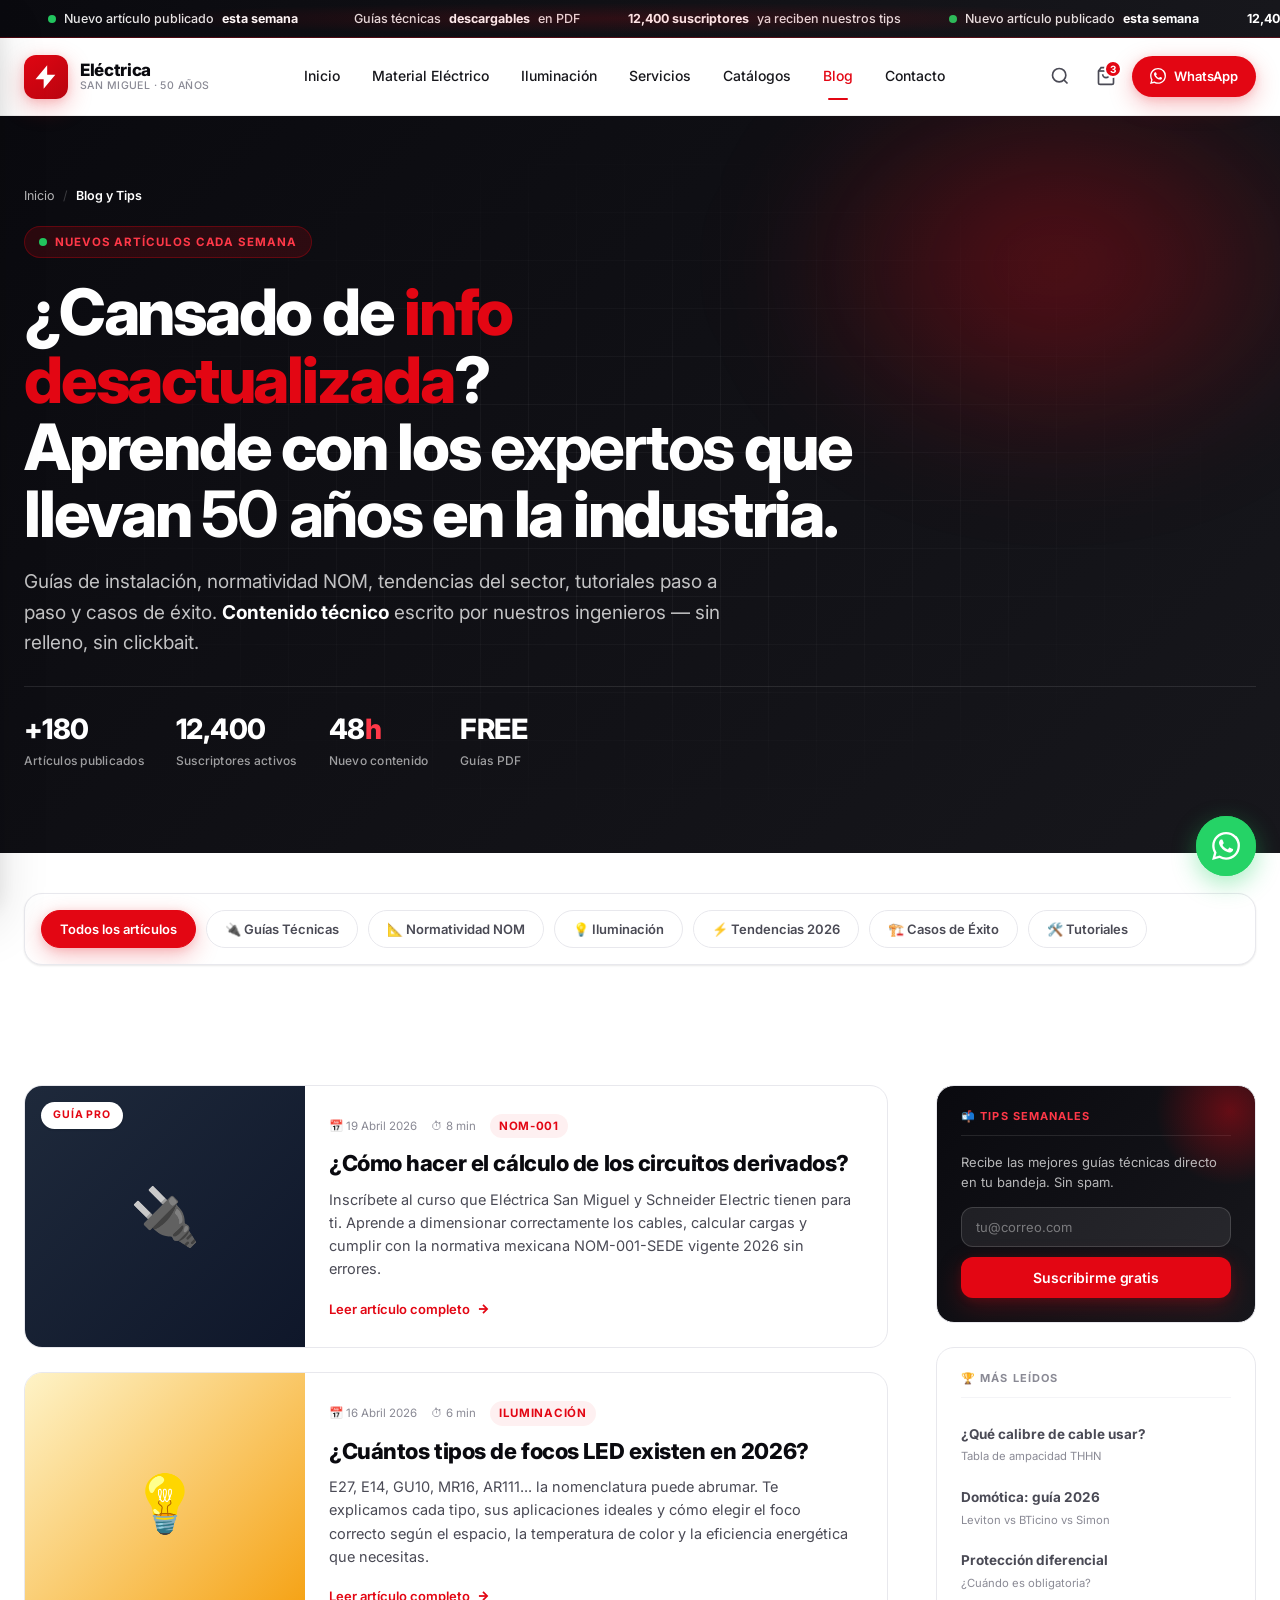
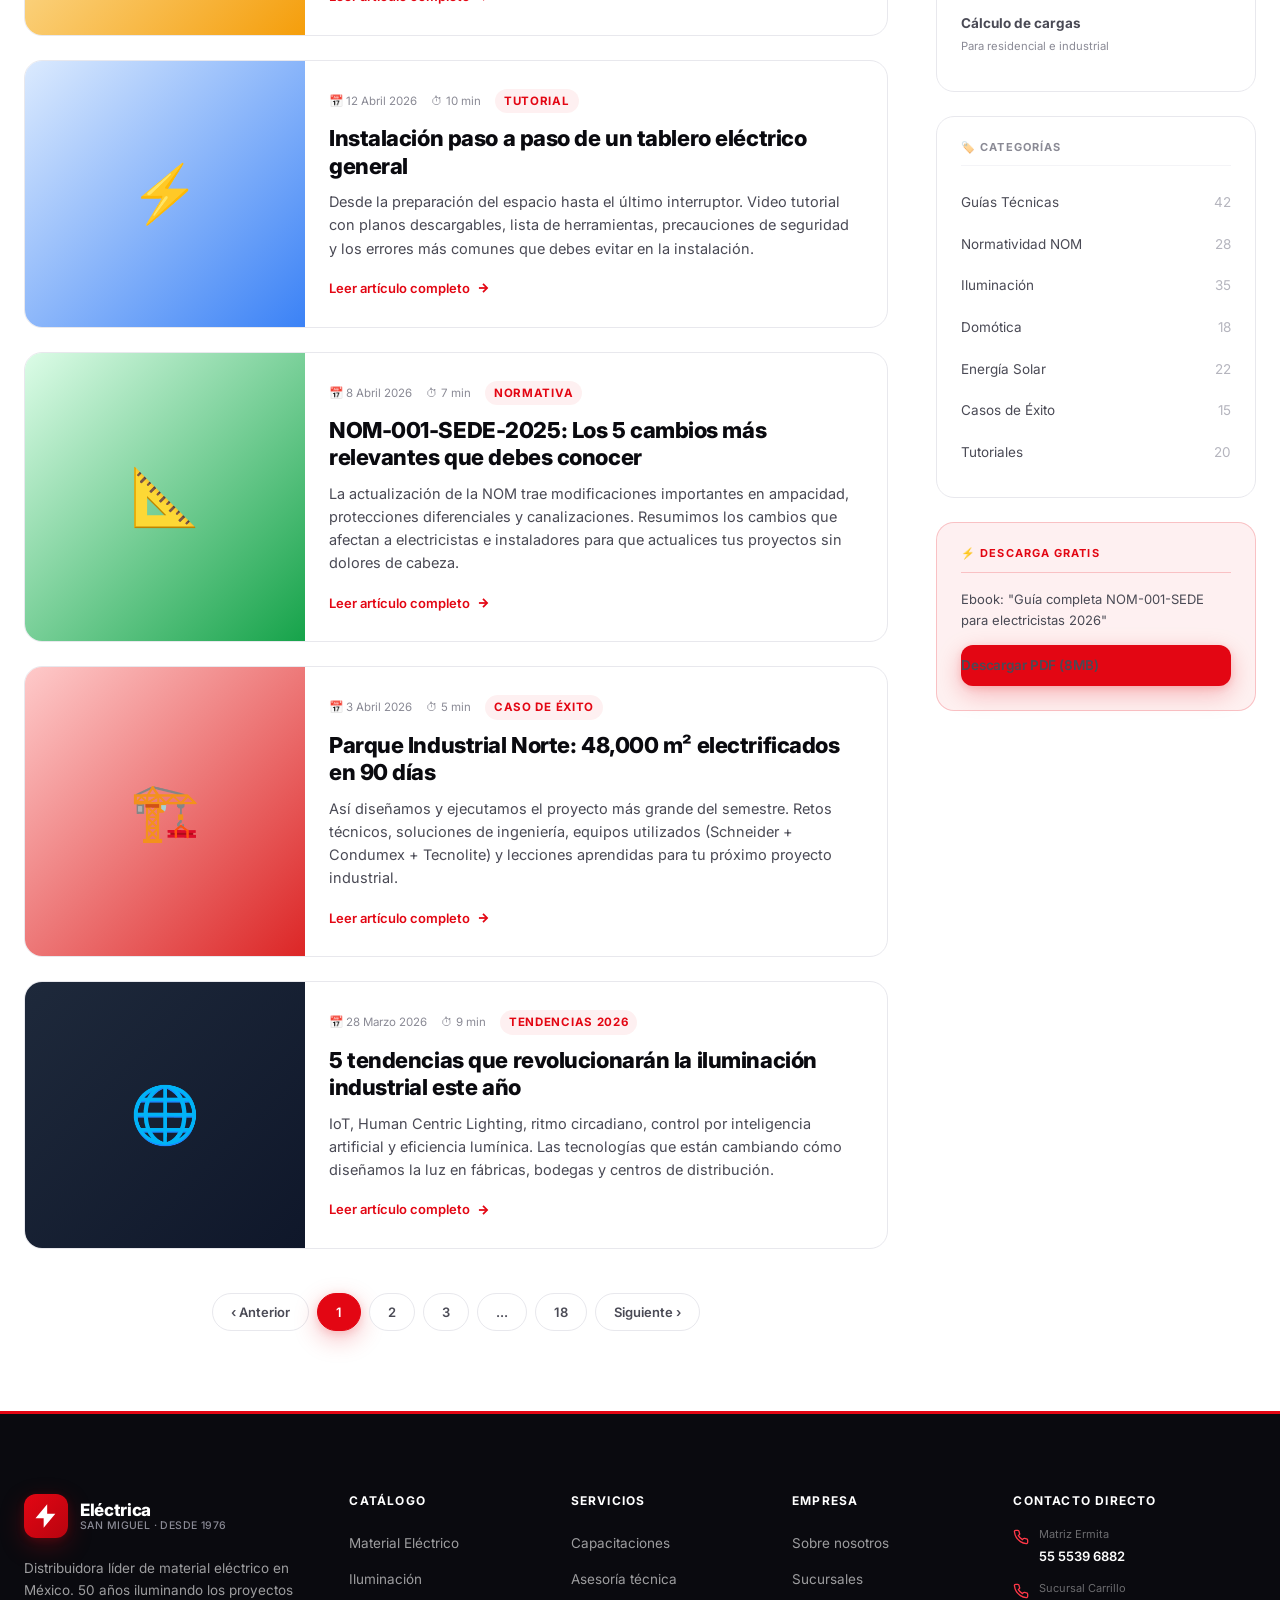
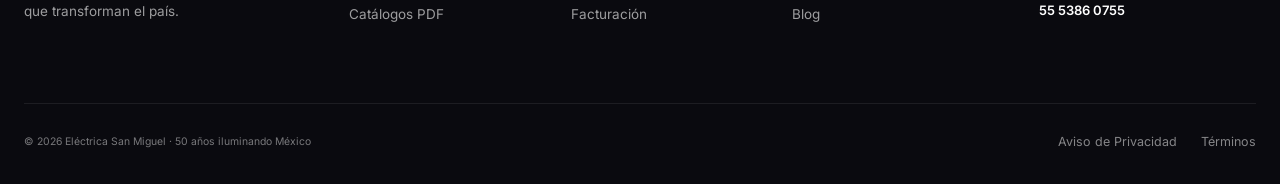
==== blog.html @ 853e1e23 "feat: agregar 5 páginas internas con mismo sistema de diseño - material-electrico.html: catálogo con" ====
<!DOCTYPE html>
<html lang="es">
<head>
    <meta charset="UTF-8">
    <meta name="viewport" content="width=device-width, initial-scale=1.0, maximum-scale=5.0">
    <meta name="description" content="Blog técnico de Eléctrica San Miguel. Guías de instalación, tendencias 2026, normatividad NOM, tutoriales y tips para electricistas profesionales.">
    <meta name="theme-color" content="#E30613">
    <title>Blog y Tips | Eléctrica San Miguel · Guías técnicas para electricistas</title>
    <link rel="preconnect" href="https://fonts.googleapis.com">
    <link href="https://fonts.googleapis.com/css2?family=Inter:wght@300;400;500;600;700;800;900&display=swap" rel="stylesheet">
    <link rel="stylesheet" href="styles.css">
</head>
<body>

    <div class="urgency-bar">
        <div class="urgency-track">
            <div class="urgency-item"><span class="pulse-dot"></span>Nuevo artículo publicado <strong>esta semana</strong></div>
            <div class="urgency-item"><svg width="14" height="14" viewBox="0 0 24 24" fill="none" stroke="currentColor" stroke-width="2.5"><path d="M21 15v4a2 2 0 0 1-2 2H5a2 2 0 0 1-2-2v-4"/><polyline points="7 10 12 15 17 10"/><line x1="12" y1="15" x2="12" y2="3"/></svg>Guías técnicas <strong>descargables</strong> en PDF</div>
            <div class="urgency-item"><strong>12,400 suscriptores</strong> ya reciben nuestros tips</div>
            <div class="urgency-item"><span class="pulse-dot"></span>Nuevo artículo publicado <strong>esta semana</strong></div>
            <div class="urgency-item"><strong>12,400 suscriptores</strong> ya reciben nuestros tips</div>
        </div>
    </div>

    <header class="header" id="header">
        <div class="header-container">
            <button class="hamburger" id="hamburgerBtn"><span></span><span></span><span></span></button>
            <a href="index.html" class="logo">
                <div class="logo-mark"><svg width="28" height="28" viewBox="0 0 24 24" fill="currentColor"><path d="M13 2L3 14h7v8l10-12h-7z"/></svg></div>
                <div class="logo-text"><span class="logo-title">Eléctrica</span><span class="logo-subtitle">San Miguel · 50 años</span></div>
            </a>
            <nav class="nav-desktop">
                <ul class="nav-list">
                    <li class="nav-item"><a href="index.html" class="nav-link">Inicio</a></li>
                    <li class="nav-item"><a href="material-electrico.html" class="nav-link">Material Eléctrico</a></li>
                    <li class="nav-item"><a href="iluminacion.html" class="nav-link">Iluminación</a></li>
                    <li class="nav-item"><a href="servicios.html" class="nav-link">Servicios</a></li>
                    <li class="nav-item"><a href="catalogos.html" class="nav-link">Catálogos</a></li>
                    <li class="nav-item"><a href="blog.html" class="nav-link active">Blog</a></li>
                    <li class="nav-item"><a href="contacto.html" class="nav-link">Contacto</a></li>
                </ul>
            </nav>
            <div class="header-actions">
                <a href="contacto.html" class="header-icon-btn"><svg width="20" height="20" viewBox="0 0 24 24" fill="none" stroke="currentColor" stroke-width="2"><circle cx="11" cy="11" r="8"/><line x1="21" y1="21" x2="16.65" y2="16.65"/></svg></a>
                <a href="#" class="header-icon-btn cart"><svg width="20" height="20" viewBox="0 0 24 24" fill="none" stroke="currentColor" stroke-width="2"><path d="M6 2L3 6v14a2 2 0 0 0 2 2h14a2 2 0 0 0 2-2V6l-3-4z"/><line x1="3" y1="6" x2="21" y2="6"/><path d="M16 10a4 4 0 0 1-8 0"/></svg><span class="cart-badge">3</span></a>
                <a href="https://wa.me/525512345678" class="btn btn-primary btn-header">
                    <svg width="16" height="16" viewBox="0 0 24 24" fill="currentColor"><path d="M17.472 14.382c-.297-.149-1.758-.867-2.03-.967-.273-.099-.471-.148-.67.15-.197.297-.767.966-.94 1.164-.173.199-.347.223-.644.075-.297-.15-1.255-.463-2.39-1.475-.883-.788-1.48-1.761-1.653-2.059-.173-.297-.018-.458.13-.606.134-.133.298-.347.446-.52.149-.174.198-.298.298-.497.099-.198.05-.371-.025-.52-.075-.149-.669-1.612-.916-2.207-.242-.579-.487-.5-.669-.51-.173-.008-.371-.01-.57-.01-.198 0-.52.074-.792.372-.272.297-1.04 1.016-1.04 2.479 0 1.462 1.065 2.875 1.213 3.074.149.198 2.096 3.2 5.077 4.487.709.306 1.262.489 1.694.625.712.227 1.36.195 1.871.118.571-.085 1.758-.719 2.006-1.413.248-.694.248-1.289.173-1.413-.074-.124-.272-.198-.57-.347m-5.421 7.403h-.004a9.87 9.87 0 01-5.031-1.378l-.361-.214-3.741.982.998-3.648-.235-.374a9.86 9.86 0 01-1.51-5.26c.001-5.45 4.436-9.884 9.888-9.884 2.64 0 5.122 1.03 6.988 2.898a9.825 9.825 0 012.893 6.994c-.003 5.45-4.437 9.884-9.885 9.884m8.413-18.297A11.815 11.815 0 0012.05 0C5.495 0 .16 5.335.157 11.892c0 2.096.547 4.142 1.588 5.945L.057 24l6.305-1.654a11.882 11.882 0 005.683 1.448h.005c6.554 0 11.89-5.335 11.893-11.893A11.821 11.821 0 0020.885 3.488"/></svg>
                    <span class="btn-header-text">WhatsApp</span>
                </a>
            </div>
        </div>
    </header>

    <div class="overlay" id="overlay"></div>
    <aside class="mobile-menu" id="mobileMenu">
        <div class="mobile-menu-header">
            <div class="mobile-logo">
                <div class="logo-mark"><svg width="22" height="22" viewBox="0 0 24 24" fill="currentColor"><path d="M13 2L3 14h7v8l10-12h-7z"/></svg></div>
                <div><strong>Eléctrica San Miguel</strong><small>50 años contigo</small></div>
            </div>
            <button class="close-menu" id="closeMenuBtn"><svg width="24" height="24" viewBox="0 0 24 24" fill="none" stroke="currentColor" stroke-width="2"><line x1="18" y1="6" x2="6" y2="18"/><line x1="6" y1="6" x2="18" y2="18"/></svg></button>
        </div>
        <div class="mobile-search">
            <svg width="18" height="18" viewBox="0 0 24 24" fill="none" stroke="currentColor" stroke-width="2"><circle cx="11" cy="11" r="8"/><line x1="21" y1="21" x2="16.65" y2="16.65"/></svg>
            <input type="text" placeholder="Buscar artículos...">
        </div>
        <nav class="mobile-nav">
            <a href="index.html" class="mobile-link">🏠 Inicio</a>
            <a href="material-electrico.html" class="mobile-link">⚡ Material Eléctrico</a>
            <a href="iluminacion.html" class="mobile-link">💡 Iluminación</a>
            <a href="servicios.html" class="mobile-link">🎓 Servicios</a>
            <a href="catalogos.html" class="mobile-link">📚 Catálogos PDF</a>
            <a href="blog.html" class="mobile-link active">📝 Blog y Tips</a>
            <a href="contacto.html" class="mobile-link">📞 Contacto</a>
        </nav>
    </aside>

    <main>
        <!-- PAGE HERO -->
        <section class="page-hero">
            <div class="page-hero-container">
                <div class="breadcrumb">
                    <a href="index.html">Inicio</a>
                    <span class="sep">/</span>
                    <span class="current">Blog y Tips</span>
                </div>
                <div class="page-hero-eyebrow">
                    <span class="pulse-dot"></span>
                    Nuevos artículos cada semana
                </div>
                <h1 class="page-hero-title">
                    ¿Cansado de <span class="text-gradient-red">info desactualizada</span>?<br>
                    Aprende con los <strong>expertos</strong> que llevan <strong>50 años</strong> en la industria.
                </h1>
                <p class="page-hero-description">
                    Guías de instalación, normatividad NOM, tendencias del sector, tutoriales paso a paso y casos de éxito. <strong>Contenido técnico</strong> escrito por nuestros ingenieros — sin relleno, sin clickbait.
                </p>
                <div class="page-hero-stats">
                    <div class="page-stat"><strong>+180</strong><small>Artículos publicados</small></div>
                    <div class="page-stat"><strong>12,400</strong><small>Suscriptores activos</small></div>
                    <div class="page-stat"><strong>48<em>h</em></strong><small>Nuevo contenido</small></div>
                    <div class="page-stat"><strong>FREE</strong><small>Guías PDF</small></div>
                </div>
            </div>
        </section>

        <!-- FILTROS -->
        <section style="padding: 40px 0 0; background: var(--white);">
            <div class="container">
                <div class="filters-bar">
                    <button class="filter-chip active">Todos los artículos</button>
                    <button class="filter-chip">🔌 Guías Técnicas</button>
                    <button class="filter-chip">📐 Normatividad NOM</button>
                    <button class="filter-chip">💡 Iluminación</button>
                    <button class="filter-chip">⚡ Tendencias 2026</button>
                    <button class="filter-chip">🏗️ Casos de Éxito</button>
                    <button class="filter-chip">🛠️ Tutoriales</button>
                </div>
            </div>
        </section>

        <!-- BLOG LAYOUT -->
        <section class="blog-list-section">
            <div class="container">
                <div class="blog-layout">

                    <!-- ARTICLES -->
                    <div class="blog-list">

                        <article class="blog-article-card">
                            <div class="blog-article-img bai-1">🔌<span class="blog-category" style="position: absolute; top: 16px; left: 16px; background: var(--white); color: var(--red); font-size: 10.5px; font-weight: 700; letter-spacing: 0.08em; padding: 5px 12px; border-radius: var(--radius-full);">GUÍA PRO</span></div>
                            <div class="blog-article-body">
                                <div class="blog-meta"><span>📅 19 Abril 2026</span><span>⏱ 8 min</span><span class="blog-category-inline">NOM-001</span></div>
                                <h2>¿Cómo hacer el cálculo de los circuitos derivados?</h2>
                                <p>Inscríbete al curso que Eléctrica San Miguel y Schneider Electric tienen para ti. Aprende a dimensionar correctamente los cables, calcular cargas y cumplir con la normativa mexicana NOM-001-SEDE vigente 2026 sin errores.</p>
                                <a href="#" class="blog-link">Leer artículo completo <svg width="14" height="14" viewBox="0 0 24 24" fill="none" stroke="currentColor" stroke-width="3"><line x1="5" y1="12" x2="19" y2="12"/><polyline points="12 5 19 12 12 19"/></svg></a>
                            </div>
                        </article>

                        <article class="blog-article-card">
                            <div class="blog-article-img bai-2">💡</div>
                            <div class="blog-article-body">
                                <div class="blog-meta"><span>📅 16 Abril 2026</span><span>⏱ 6 min</span><span class="blog-category-inline">ILUMINACIÓN</span></div>
                                <h2>¿Cuántos tipos de focos LED existen en 2026?</h2>
                                <p>E27, E14, GU10, MR16, AR111... la nomenclatura puede abrumar. Te explicamos cada tipo, sus aplicaciones ideales y cómo elegir el foco correcto según el espacio, la temperatura de color y la eficiencia energética que necesitas.</p>
                                <a href="#" class="blog-link">Leer artículo completo <svg width="14" height="14" viewBox="0 0 24 24" fill="none" stroke="currentColor" stroke-width="3"><line x1="5" y1="12" x2="19" y2="12"/><polyline points="12 5 19 12 12 19"/></svg></a>
                            </div>
                        </article>

                        <article class="blog-article-card">
                            <div class="blog-article-img bai-3">⚡</div>
                            <div class="blog-article-body">
                                <div class="blog-meta"><span>📅 12 Abril 2026</span><span>⏱ 10 min</span><span class="blog-category-inline">TUTORIAL</span></div>
                                <h2>Instalación paso a paso de un tablero eléctrico general</h2>
                                <p>Desde la preparación del espacio hasta el último interruptor. Video tutorial con planos descargables, lista de herramientas, precauciones de seguridad y los errores más comunes que debes evitar en la instalación.</p>
                                <a href="#" class="blog-link">Leer artículo completo <svg width="14" height="14" viewBox="0 0 24 24" fill="none" stroke="currentColor" stroke-width="3"><line x1="5" y1="12" x2="19" y2="12"/><polyline points="12 5 19 12 12 19"/></svg></a>
                            </div>
                        </article>

                        <article class="blog-article-card">
                            <div class="blog-article-img bai-4">📐</div>
                            <div class="blog-article-body">
                                <div class="blog-meta"><span>📅 8 Abril 2026</span><span>⏱ 7 min</span><span class="blog-category-inline">NORMATIVA</span></div>
                                <h2>NOM-001-SEDE-2025: Los 5 cambios más relevantes que debes conocer</h2>
                                <p>La actualización de la NOM trae modificaciones importantes en ampacidad, protecciones diferenciales y canalizaciones. Resumimos los cambios que afectan a electricistas e instaladores para que actualices tus proyectos sin dolores de cabeza.</p>
                                <a href="#" class="blog-link">Leer artículo completo <svg width="14" height="14" viewBox="0 0 24 24" fill="none" stroke="currentColor" stroke-width="3"><line x1="5" y1="12" x2="19" y2="12"/><polyline points="12 5 19 12 12 19"/></svg></a>
                            </div>
                        </article>

                        <article class="blog-article-card">
                            <div class="blog-article-img bai-5">🏗️</div>
                            <div class="blog-article-body">
                                <div class="blog-meta"><span>📅 3 Abril 2026</span><span>⏱ 5 min</span><span class="blog-category-inline">CASO DE ÉXITO</span></div>
                                <h2>Parque Industrial Norte: 48,000 m² electrificados en 90 días</h2>
                                <p>Así diseñamos y ejecutamos el proyecto más grande del semestre. Retos técnicos, soluciones de ingeniería, equipos utilizados (Schneider + Condumex + Tecnolite) y lecciones aprendidas para tu próximo proyecto industrial.</p>
                                <a href="#" class="blog-link">Leer artículo completo <svg width="14" height="14" viewBox="0 0 24 24" fill="none" stroke="currentColor" stroke-width="3"><line x1="5" y1="12" x2="19" y2="12"/><polyline points="12 5 19 12 12 19"/></svg></a>
                            </div>
                        </article>

                        <article class="blog-article-card">
                            <div class="blog-article-img bai-1">🌐</div>
                            <div class="blog-article-body">
                                <div class="blog-meta"><span>📅 28 Marzo 2026</span><span>⏱ 9 min</span><span class="blog-category-inline">TENDENCIAS 2026</span></div>
                                <h2>5 tendencias que revolucionarán la iluminación industrial este año</h2>
                                <p>IoT, Human Centric Lighting, ritmo circadiano, control por inteligencia artificial y eficiencia lumínica. Las tecnologías que están cambiando cómo diseñamos la luz en fábricas, bodegas y centros de distribución.</p>
                                <a href="#" class="blog-link">Leer artículo completo <svg width="14" height="14" viewBox="0 0 24 24" fill="none" stroke="currentColor" stroke-width="3"><line x1="5" y1="12" x2="19" y2="12"/><polyline points="12 5 19 12 12 19"/></svg></a>
                            </div>
                        </article>

                        <div style="display: flex; justify-content: center; gap: 8px; margin-top: 20px;">
                            <button class="filter-chip">‹ Anterior</button>
                            <button class="filter-chip active">1</button>
                            <button class="filter-chip">2</button>
                            <button class="filter-chip">3</button>
                            <button class="filter-chip">...</button>
                            <button class="filter-chip">18</button>
                            <button class="filter-chip">Siguiente ›</button>
                        </div>

                    </div>

                    <!-- SIDEBAR -->
                    <aside class="blog-sidebar">
                        <div class="sidebar-card sidebar-newsletter">
                            <h4>📬 Tips semanales</h4>
                            <p>Recibe las mejores guías técnicas directo en tu bandeja. Sin spam.</p>
                            <input type="email" placeholder="tu@correo.com">
                            <button class="btn btn-primary">Suscribirme gratis</button>
                        </div>

                        <div class="sidebar-card">
                            <h4>🏆 Más leídos</h4>
                            <a href="#"><strong>¿Qué calibre de cable usar?</strong><br><small style="color:var(--gray-500)">Tabla de ampacidad THHN</small></a>
                            <a href="#"><strong>Domótica: guía 2026</strong><br><small style="color:var(--gray-500)">Leviton vs BTicino vs Simon</small></a>
                            <a href="#"><strong>Protección diferencial</strong><br><small style="color:var(--gray-500)">¿Cuándo es obligatoria?</small></a>
                            <a href="#"><strong>Cálculo de cargas</strong><br><small style="color:var(--gray-500)">Para residencial e industrial</small></a>
                        </div>

                        <div class="sidebar-card">
                            <h4>🏷️ Categorías</h4>
                            <a href="#">Guías Técnicas <span style="float:right;color:var(--gray-400)">42</span></a>
                            <a href="#">Normatividad NOM <span style="float:right;color:var(--gray-400)">28</span></a>
                            <a href="#">Iluminación <span style="float:right;color:var(--gray-400)">35</span></a>
                            <a href="#">Domótica <span style="float:right;color:var(--gray-400)">18</span></a>
                            <a href="#">Energía Solar <span style="float:right;color:var(--gray-400)">22</span></a>
                            <a href="#">Casos de Éxito <span style="float:right;color:var(--gray-400)">15</span></a>
                            <a href="#">Tutoriales <span style="float:right;color:var(--gray-400)">20</span></a>
                        </div>

                        <div class="sidebar-card" style="background: var(--red-50); border-color: var(--red-200);">
                            <h4 style="color: var(--red); border-color: var(--red-200);">⚡ Descarga GRATIS</h4>
                            <p style="color: var(--gray-700); font-size: 13px; margin-bottom: 14px;">Ebook: "Guía completa NOM-001-SEDE para electricistas 2026"</p>
                            <a href="catalogos.html" class="btn btn-primary" style="width: 100%;">Descargar PDF (8MB)</a>
                        </div>
                    </aside>
                </div>
            </div>
        </section>
    </main>

    <footer class="footer">
        <div class="container">
            <div class="footer-main">
                <div class="footer-brand">
                    <a href="index.html" class="logo">
                        <div class="logo-mark"><svg width="28" height="28" viewBox="0 0 24 24" fill="currentColor"><path d="M13 2L3 14h7v8l10-12h-7z"/></svg></div>
                        <div class="logo-text"><span class="logo-title">Eléctrica</span><span class="logo-subtitle">San Miguel · Desde 1976</span></div>
                    </a>
                    <p>Distribuidora líder de material eléctrico en México. 50 años iluminando los proyectos que transforman el país.</p>
                </div>
                <div class="footer-col"><h5>Catálogo</h5><a href="material-electrico.html">Material Eléctrico</a><a href="iluminacion.html">Iluminación</a><a href="catalogos.html">Catálogos PDF</a></div>
                <div class="footer-col"><h5>Servicios</h5><a href="servicios.html">Capacitaciones</a><a href="servicios.html">Asesoría técnica</a><a href="servicios.html">Facturación</a></div>
                <div class="footer-col"><h5>Empresa</h5><a href="#">Sobre nosotros</a><a href="contacto.html">Sucursales</a><a href="blog.html">Blog</a></div>
                <div class="footer-col footer-contact">
                    <h5>Contacto Directo</h5>
                    <div class="contact-item"><svg width="16" height="16" viewBox="0 0 24 24" fill="none" stroke="currentColor" stroke-width="2"><path d="M22 16.92v3a2 2 0 0 1-2.18 2 19.79 19.79 0 0 1-8.63-3.07 19.5 19.5 0 0 1-6-6 19.79 19.79 0 0 1-3.07-8.67A2 2 0 0 1 4.11 2h3a2 2 0 0 1 2 1.72 12.84 12.84 0 0 0 .7 2.81 2 2 0 0 1-.45 2.11L8.09 9.91a16 16 0 0 0 6 6l1.27-1.27a2 2 0 0 1 2.11-.45 12.84 12.84 0 0 0 2.81.7A2 2 0 0 1 22 16.92z"/></svg><div><small>Matriz Ermita</small><strong>55 5539 6882</strong></div></div>
                    <div class="contact-item"><svg width="16" height="16" viewBox="0 0 24 24" fill="none" stroke="currentColor" stroke-width="2"><path d="M22 16.92v3a2 2 0 0 1-2.18 2 19.79 19.79 0 0 1-8.63-3.07 19.5 19.5 0 0 1-6-6 19.79 19.79 0 0 1-3.07-8.67A2 2 0 0 1 4.11 2h3a2 2 0 0 1 2 1.72 12.84 12.84 0 0 0 .7 2.81 2 2 0 0 1-.45 2.11L8.09 9.91a16 16 0 0 0 6 6l1.27-1.27a2 2 0 0 1 2.11-.45 12.84 12.84 0 0 0 2.81.7A2 2 0 0 1 22 16.92z"/></svg><div><small>Sucursal Carrillo</small><strong>55 5386 0755</strong></div></div>
                </div>
            </div>
            <div class="footer-bottom">
                <small>© 2026 Eléctrica San Miguel · 50 años iluminando México</small>
                <div class="footer-links"><a href="#">Aviso de Privacidad</a><a href="#">Términos</a></div>
            </div>
        </div>
    </footer>

    <a href="https://wa.me/525512345678" class="whatsapp-fab">
        <svg width="28" height="28" viewBox="0 0 24 24" fill="currentColor"><path d="M17.472 14.382c-.297-.149-1.758-.867-2.03-.967-.273-.099-.471-.148-.67.15-.197.297-.767.966-.94 1.164-.173.199-.347.223-.644.075-.297-.15-1.255-.463-2.39-1.475-.883-.788-1.48-1.761-1.653-2.059-.173-.297-.018-.458.13-.606.134-.133.298-.347.446-.52.149-.174.198-.298.298-.497.099-.198.05-.371-.025-.52-.075-.149-.669-1.612-.916-2.207-.242-.579-.487-.5-.669-.51-.173-.008-.371-.01-.57-.01-.198 0-.52.074-.792.372-.272.297-1.04 1.016-1.04 2.479 0 1.462 1.065 2.875 1.213 3.074.149.198 2.096 3.2 5.077 4.487.709.306 1.262.489 1.694.625.712.227 1.36.195 1.871.118.571-.085 1.758-.719 2.006-1.413.248-.694.248-1.289.173-1.413-.074-.124-.272-.198-.57-.347m-5.421 7.403h-.004a9.87 9.87 0 01-5.031-1.378l-.361-.214-3.741.982.998-3.648-.235-.374a9.86 9.86 0 01-1.51-5.26c.001-5.45 4.436-9.884 9.888-9.884 2.64 0 5.122 1.03 6.988 2.898a9.825 9.825 0 012.893 6.994c-.003 5.45-4.437 9.884-9.885 9.884m8.413-18.297A11.815 11.815 0 0012.05 0C5.495 0 .16 5.335.157 11.892c0 2.096.547 4.142 1.588 5.945L.057 24l6.305-1.654a11.882 11.882 0 005.683 1.448h.005c6.554 0 11.89-5.335 11.893-11.893A11.821 11.821 0 0020.885 3.488"/></svg>
        <span class="wa-pulse"></span>
        <span class="wa-tooltip">Consulta por WhatsApp</span>
    </a>

    <script src="script.js"></script>
</body>
</html>
---- styles.css ----
/* =========================================================
   ELÉCTRICA SAN MIGUEL · Sistema de Diseño
   ========================================================= */

:root {
    --red: #E30613;
    --red-dark: #B8040F;
    --red-light: #FF3848;
    --red-50: rgba(227, 6, 19, 0.06);
    --red-100: rgba(227, 6, 19, 0.1);
    --red-200: rgba(227, 6, 19, 0.2);
    --black: #0A0A0F;
    --gray-900: #17171C;
    --gray-800: #2A2A32;
    --gray-700: #4A4A55;
    --gray-500: #8A8A95;
    --gray-400: #B5B5BE;
    --gray-300: #D4D4DB;
    --gray-200: #E8E8ED;
    --gray-100: #F4F4F7;
    --gray-50: #FAFAFC;
    --white: #FFFFFF;
    --shadow-sm: 0 1px 2px rgba(10, 10, 15, 0.06), 0 1px 3px rgba(10, 10, 15, 0.04);
    --shadow-md: 0 4px 12px rgba(10, 10, 15, 0.08), 0 2px 6px rgba(10, 10, 15, 0.04);
    --shadow-lg: 0 12px 32px rgba(10, 10, 15, 0.10), 0 4px 12px rgba(10, 10, 15, 0.06);
    --shadow-xl: 0 24px 48px rgba(10, 10, 15, 0.12), 0 8px 20px rgba(10, 10, 15, 0.08);
    --shadow-red: 0 8px 24px rgba(227, 6, 19, 0.25), 0 2px 8px rgba(227, 6, 19, 0.15);
    --radius-sm: 8px;
    --radius-md: 12px;
    --radius-lg: 18px;
    --radius-xl: 24px;
    --radius-full: 999px;
    --transition: all 0.3s cubic-bezier(0.4, 0, 0.2, 1);
    --transition-fast: all 0.2s cubic-bezier(0.4, 0, 0.2, 1);
    --container-max: 1280px;
    --header-height: 78px;
    --urgency-height: 38px;
}

/* =========================================================
   RESET
   ========================================================= */
*, *::before, *::after { box-sizing: border-box; margin: 0; padding: 0; }
html { scroll-behavior: smooth; -webkit-text-size-adjust: 100%; }
body {
    font-family: 'Inter', -apple-system, BlinkMacSystemFont, 'Segoe UI', sans-serif;
    font-size: 16px;
    line-height: 1.6;
    color: var(--gray-900);
    background: var(--white);
    overflow-x: hidden;
    -webkit-font-smoothing: antialiased;
    -moz-osx-font-smoothing: grayscale;
}
img, svg { max-width: 100%; display: block; }
a { color: inherit; text-decoration: none; }
button { font-family: inherit; cursor: pointer; border: none; background: none; }
input { font-family: inherit; border: none; outline: none; }
ul { list-style: none; }

.container { width: 100%; max-width: var(--container-max); margin: 0 auto; padding: 0 24px; }

/* =========================================================
   TIPOGRAFÍA
   ========================================================= */
h1, h2, h3, h4, h5 {
    font-weight: 700;
    line-height: 1.15;
    letter-spacing: -0.02em;
    color: var(--black);
}
.text-gradient {
    background: linear-gradient(135deg, var(--red) 0%, var(--red-light) 100%);
    -webkit-background-clip: text;
    background-clip: text;
    -webkit-text-fill-color: transparent;
}
.text-gradient-red { color: var(--red); }

/* =========================================================
   BOTONES
   ========================================================= */
.btn {
    display: inline-flex;
    align-items: center;
    justify-content: center;
    gap: 8px;
    padding: 12px 22px;
    font-size: 14px;
    font-weight: 600;
    border-radius: var(--radius-md);
    transition: var(--transition);
    white-space: nowrap;
    letter-spacing: -0.01em;
}
.btn-lg { padding: 16px 28px; font-size: 15px; }
.btn-xl { padding: 18px 32px; font-size: 16px; }
.btn-block { width: 100%; }
.btn-primary {
    background: var(--red);
    color: var(--white);
    box-shadow: var(--shadow-red);
}
.btn-primary:hover {
    background: var(--red-dark);
    transform: translateY(-2px);
    box-shadow: 0 12px 32px rgba(227, 6, 19, 0.35);
}
.btn-primary:active { transform: translateY(0); }
.btn-ghost {
    background: rgba(255, 255, 255, 0.1);
    color: var(--white);
    border: 1.5px solid rgba(255, 255, 255, 0.25);
    backdrop-filter: blur(12px);
    -webkit-backdrop-filter: blur(12px);
}
.btn-ghost:hover { background: rgba(255, 255, 255, 0.2); border-color: rgba(255, 255, 255, 0.4); }
.btn-ghost-light {
    background: rgba(255, 255, 255, 0.12);
    color: var(--white);
    border: 1.5px solid rgba(255, 255, 255, 0.3);
    backdrop-filter: blur(8px);
}
.btn-ghost-light:hover { background: rgba(255, 255, 255, 0.22); }
.btn-outline {
    background: transparent;
    color: var(--gray-900);
    border: 1.5px solid var(--gray-300);
}
.btn-outline:hover { border-color: var(--red); color: var(--red); transform: translateY(-2px); }
.btn-header {
    background: var(--red);
    color: var(--white);
    padding: 10px 18px;
    border-radius: var(--radius-full);
    box-shadow: var(--shadow-red);
    font-size: 13px;
}
.btn-header:hover { background: var(--red-dark); transform: translateY(-1px); }

/* =========================================================
   BARRA DE URGENCIA
   ========================================================= */
.urgency-bar {
    height: var(--urgency-height);
    background: linear-gradient(90deg, var(--black) 0%, var(--gray-900) 100%);
    color: var(--white);
    overflow: hidden;
    position: relative;
    display: flex;
    align-items: center;
    font-size: 12.5px;
    font-weight: 500;
    border-bottom: 1px solid rgba(227, 6, 19, 0.3);
}
.urgency-bar::before {
    content: '';
    position: absolute;
    inset: 0;
    background: radial-gradient(ellipse at center, rgba(227, 6, 19, 0.15) 0%, transparent 60%);
    pointer-events: none;
}
.urgency-track {
    display: flex;
    gap: 48px;
    animation: scrollUrgency 35s linear infinite;
    white-space: nowrap;
    padding-left: 48px;
}
.urgency-item {
    display: flex;
    align-items: center;
    gap: 8px;
    color: rgba(255, 255, 255, 0.9);
}
.urgency-item strong { color: var(--white); font-weight: 700; }
@keyframes scrollUrgency {
    0% { transform: translateX(0); }
    100% { transform: translateX(-50%); }
}
.pulse-dot {
    display: inline-block;
    width: 8px;
    height: 8px;
    border-radius: 50%;
    background: #22C55E;
    box-shadow: 0 0 0 0 rgba(34, 197, 94, 0.7);
    animation: pulseGreen 2s infinite;
}
.pulse-dot.red {
    background: var(--red);
    box-shadow: 0 0 0 0 rgba(227, 6, 19, 0.7);
    animation: pulseRed 2s infinite;
}
@keyframes pulseGreen {
    0% { box-shadow: 0 0 0 0 rgba(34, 197, 94, 0.7); }
    70% { box-shadow: 0 0 0 8px rgba(34, 197, 94, 0); }
    100% { box-shadow: 0 0 0 0 rgba(34, 197, 94, 0); }
}
@keyframes pulseRed {
    0% { box-shadow: 0 0 0 0 rgba(227, 6, 19, 0.6); }
    70% { box-shadow: 0 0 0 10px rgba(227, 6, 19, 0); }
    100% { box-shadow: 0 0 0 0 rgba(227, 6, 19, 0); }
}

/* =========================================================
   HEADER
   ========================================================= */
.header {
    position: sticky;
    top: 0;
    z-index: 100;
    height: var(--header-height);
    background: rgba(255, 255, 255, 0.85);
    backdrop-filter: blur(20px) saturate(180%);
    -webkit-backdrop-filter: blur(20px) saturate(180%);
    border-bottom: 1px solid rgba(10, 10, 15, 0.06);
    transition: var(--transition);
}
.header.scrolled {
    background: rgba(255, 255, 255, 0.95);
    box-shadow: var(--shadow-sm);
}
.header-container {
    height: 100%;
    max-width: var(--container-max);
    margin: 0 auto;
    padding: 0 24px;
    display: flex;
    align-items: center;
    justify-content: space-between;
    gap: 32px;
}

/* Hamburger */
.hamburger {
    display: none;
    flex-direction: column;
    justify-content: center;
    align-items: center;
    width: 44px;
    height: 44px;
    gap: 5px;
    border-radius: var(--radius-sm);
    transition: var(--transition);
}
.hamburger:hover { background: var(--gray-100); }
.hamburger span {
    width: 22px;
    height: 2.5px;
    background: var(--black);
    border-radius: 2px;
    transition: var(--transition);
}

/* Logo */
.logo {
    display: flex;
    align-items: center;
    gap: 12px;
    flex-shrink: 0;
}
.logo-mark {
    width: 44px;
    height: 44px;
    background: linear-gradient(135deg, var(--red) 0%, var(--red-dark) 100%);
    color: var(--white);
    border-radius: var(--radius-md);
    display: flex;
    align-items: center;
    justify-content: center;
    box-shadow: var(--shadow-red);
    transition: var(--transition);
}
.logo:hover .logo-mark { transform: rotate(-6deg) scale(1.05); }
.logo-text { display: flex; flex-direction: column; line-height: 1.1; }
.logo-title { font-size: 17px; font-weight: 800; color: var(--black); letter-spacing: -0.02em; }
.logo-subtitle { font-size: 10.5px; color: var(--gray-500); font-weight: 500; letter-spacing: 0.04em; text-transform: uppercase; }

/* Nav Desktop */
.nav-desktop { flex: 1; display: flex; justify-content: center; }
.nav-list { display: flex; gap: 4px; align-items: center; }
.nav-item { position: relative; }
.nav-link {
    display: flex;
    align-items: center;
    gap: 4px;
    padding: 10px 14px;
    font-size: 14px;
    font-weight: 500;
    color: var(--gray-900);
    border-radius: var(--radius-sm);
    transition: var(--transition-fast);
}
.nav-link:hover { background: var(--gray-100); color: var(--red); }
.nav-link.active { color: var(--red); }
.nav-link.active::after {
    content: '';
    position: absolute;
    bottom: -2px;
    left: 50%;
    transform: translateX(-50%);
    width: 20px;
    height: 2px;
    background: var(--red);
    border-radius: 2px;
}

/* Mega Menu */
.has-mega .mega-menu {
    position: absolute;
    top: 100%;
    left: 50%;
    transform: translateX(-50%) translateY(8px);
    width: min(1100px, 95vw);
    background: var(--white);
    border-radius: var(--radius-lg);
    box-shadow: var(--shadow-xl), 0 0 0 1px rgba(10, 10, 15, 0.05);
    padding: 32px;
    opacity: 0;
    visibility: hidden;
    transition: var(--transition);
    margin-top: 14px;
}
.has-mega:hover .mega-menu { opacity: 1; visibility: visible; transform: translateX(-50%) translateY(0); }
.has-mega::before {
    content: '';
    position: absolute;
    top: 100%;
    left: 0;
    right: 0;
    height: 20px;
}
.mega-grid {
    display: grid;
    grid-template-columns: 1fr 1fr 1fr 1.2fr;
    gap: 32px;
}
.mega-col h4 {
    font-size: 11px;
    font-weight: 700;
    color: var(--gray-500);
    text-transform: uppercase;
    letter-spacing: 0.08em;
    margin-bottom: 14px;
    padding-bottom: 10px;
    border-bottom: 1px solid var(--gray-100);
}
.mega-col a {
    display: flex;
    align-items: center;
    gap: 10px;
    padding: 9px 10px;
    font-size: 13.5px;
    color: var(--gray-700);
    border-radius: var(--radius-sm);
    transition: var(--transition-fast);
}
.mega-col a:hover { background: var(--red-50); color: var(--red); transform: translateX(4px); }
.mega-icon { font-size: 16px; }
.mega-feature {
    background: linear-gradient(135deg, var(--black) 0%, var(--gray-900) 100%);
    color: var(--white);
    border-radius: var(--radius-md);
    padding: 24px;
    position: relative;
    overflow: hidden;
}
.mega-feature::before {
    content: '';
    position: absolute;
    top: -40px;
    right: -40px;
    width: 120px;
    height: 120px;
    background: radial-gradient(circle, rgba(227, 6, 19, 0.4) 0%, transparent 70%);
    border-radius: 50%;
}
.mega-badge {
    display: inline-block;
    padding: 4px 10px;
    background: var(--red);
    color: var(--white);
    font-size: 10px;
    font-weight: 700;
    letter-spacing: 0.08em;
    border-radius: var(--radius-full);
    margin-bottom: 10px;
}
.mega-feature h4 { color: var(--white); font-size: 16px; margin-bottom: 4px; }
.mega-feature p { font-size: 12px; color: rgba(255, 255, 255, 0.6); margin-bottom: 12px; }
.mega-price { font-size: 20px; font-weight: 800; color: var(--white); margin-bottom: 14px; position: relative; z-index: 1; }
.mega-price del { font-size: 13px; color: rgba(255, 255, 255, 0.4); font-weight: 500; margin-right: 8px; }
.btn-mega {
    background: var(--white);
    color: var(--black);
    padding: 8px 14px;
    border-radius: var(--radius-full);
    font-size: 12px;
    font-weight: 600;
    transition: var(--transition-fast);
    position: relative;
    z-index: 1;
}
.btn-mega:hover { background: var(--red); color: var(--white); }

/* Header Actions */
.header-actions { display: flex; align-items: center; gap: 6px; }
.header-icon-btn {
    width: 40px;
    height: 40px;
    border-radius: var(--radius-sm);
    display: flex;
    align-items: center;
    justify-content: center;
    color: var(--gray-700);
    transition: var(--transition-fast);
    position: relative;
}
.header-icon-btn:hover { background: var(--gray-100); color: var(--red); }
.cart-badge {
    position: absolute;
    top: 4px;
    right: 4px;
    width: 18px;
    height: 18px;
    background: var(--red);
    color: var(--white);
    font-size: 10px;
    font-weight: 700;
    border-radius: 50%;
    display: flex;
    align-items: center;
    justify-content: center;
    border: 2px solid var(--white);
}

/* =========================================================
   MOBILE MENU OFF-CANVAS
   ========================================================= */
.overlay {
    position: fixed;
    inset: 0;
    background: rgba(10, 10, 15, 0.5);
    backdrop-filter: blur(4px);
    z-index: 200;
    opacity: 0;
    visibility: hidden;
    transition: var(--transition);
}
.overlay.active { opacity: 1; visibility: visible; }
.mobile-menu {
    position: fixed;
    top: 0;
    left: 0;
    bottom: 0;
    width: 88%;
    max-width: 380px;
    background: var(--white);
    z-index: 201;
    transform: translateX(-100%);
    transition: transform 0.35s cubic-bezier(0.4, 0, 0.2, 1);
    display: flex;
    flex-direction: column;
    box-shadow: var(--shadow-xl);
}
.mobile-menu.active { transform: translateX(0); }
.mobile-menu-header {
    padding: 20px;
    display: flex;
    align-items: center;
    justify-content: space-between;
    border-bottom: 1px solid var(--gray-100);
}
.mobile-logo { display: flex; align-items: center; gap: 12px; }
.mobile-logo strong { display: block; font-size: 15px; font-weight: 800; color: var(--black); }
.mobile-logo small { display: block; font-size: 11px; color: var(--gray-500); }
.close-menu {
    width: 40px;
    height: 40px;
    border-radius: var(--radius-sm);
    display: flex;
    align-items: center;
    justify-content: center;
    color: var(--gray-700);
    transition: var(--transition-fast);
}
.close-menu:hover { background: var(--gray-100); color: var(--red); }
.mobile-search {
    margin: 20px;
    padding: 12px 16px;
    background: var(--gray-100);
    border-radius: var(--radius-md);
    display: flex;
    align-items: center;
    gap: 10px;
    color: var(--gray-500);
}
.mobile-search input {
    flex: 1;
    background: transparent;
    font-size: 14px;
    color: var(--gray-900);
}
.mobile-nav {
    flex: 1;
    padding: 0 12px;
    overflow-y: auto;
}
.mobile-link {
    width: 100%;
    display: flex;
    align-items: center;
    gap: 14px;
    padding: 14px 16px;
    font-size: 15px;
    font-weight: 500;
    color: var(--gray-900);
    border-radius: var(--radius-md);
    transition: var(--transition-fast);
    text-align: left;
}
.mobile-link:hover, .mobile-link.active { background: var(--red-50); color: var(--red); }
.mobile-link .chev { margin-left: auto; transition: var(--transition); }
.mobile-link.open .chev { transform: rotate(180deg); }
.accordion-content {
    max-height: 0;
    overflow: hidden;
    transition: max-height 0.3s ease;
    padding-left: 50px;
}
.accordion-content.open { max-height: 400px; }
.accordion-content a {
    display: block;
    padding: 10px 16px;
    font-size: 13.5px;
    color: var(--gray-700);
    border-radius: var(--radius-sm);
    transition: var(--transition-fast);
}
.accordion-content a:hover { background: var(--gray-100); color: var(--red); }
.mobile-cta-box {
    margin: 20px;
    padding: 20px;
    background: linear-gradient(135deg, var(--black) 0%, var(--gray-900) 100%);
    border-radius: var(--radius-lg);
    color: var(--white);
    position: relative;
    overflow: hidden;
}
.mobile-cta-box::before {
    content: '';
    position: absolute;
    top: -30px;
    right: -30px;
    width: 120px;
    height: 120px;
    background: radial-gradient(circle, rgba(227, 6, 19, 0.5) 0%, transparent 70%);
}
.mobile-cta-box h4 { font-size: 15px; margin-bottom: 4px; color: var(--white); position: relative; }
.mobile-cta-box p { font-size: 12.5px; color: rgba(255, 255, 255, 0.7); margin-bottom: 14px; position: relative; }
.mobile-cta-box .btn { position: relative; }

/* =========================================================
   HERO SECTION
   ========================================================= */
.hero {
    position: relative;
    padding: 60px 0 100px;
    overflow: hidden;
    background: var(--white);
}
.hero-bg { position: absolute; inset: 0; z-index: 0; pointer-events: none; }
.hero-bg-grid {
    position: absolute;
    inset: 0;
    background-image:
        linear-gradient(rgba(10, 10, 15, 0.04) 1px, transparent 1px),
        linear-gradient(90deg, rgba(10, 10, 15, 0.04) 1px, transparent 1px);
    background-size: 48px 48px;
    mask-image: radial-gradient(ellipse at center, black 30%, transparent 75%);
    -webkit-mask-image: radial-gradient(ellipse at center, black 30%, transparent 75%);
}
.hero-bg-glow {
    position: absolute;
    top: 20%;
    right: -10%;
    width: 600px;
    height: 600px;
    background: radial-gradient(circle, rgba(227, 6, 19, 0.12) 0%, transparent 70%);
    border-radius: 50%;
    filter: blur(40px);
    animation: glowFloat 8s ease-in-out infinite;
}
@keyframes glowFloat {
    0%, 100% { transform: translate(0, 0) scale(1); }
    50% { transform: translate(-30px, 30px) scale(1.1); }
}

.hero-container {
    position: relative;
    z-index: 1;
    display: grid;
    grid-template-columns: 1.1fr 0.9fr;
    gap: 60px;
    align-items: center;
}

.hero-badge {
    display: inline-flex;
    align-items: center;
    gap: 8px;
    padding: 8px 14px;
    background: var(--white);
    border: 1px solid var(--red-200);
    color: var(--red);
    font-size: 12.5px;
    font-weight: 600;
    border-radius: var(--radius-full);
    box-shadow: var(--shadow-sm);
    margin-bottom: 24px;
}

.hero-eyebrow {
    display: block;
    font-size: 14px;
    font-weight: 600;
    color: var(--red);
    letter-spacing: -0.01em;
    margin-bottom: 12px;
}
.hero-title {
    font-size: clamp(34px, 5.2vw, 60px);
    font-weight: 800;
    letter-spacing: -0.035em;
    line-height: 1.05;
    margin-bottom: 22px;
}
.hero-description {
    font-size: 17px;
    color: var(--gray-700);
    line-height: 1.6;
    margin-bottom: 32px;
    max-width: 560px;
}
.hero-description strong { color: var(--black); font-weight: 700; }

/* Search */
.hero-search {
    position: relative;
    margin-bottom: 32px;
}
.search-wrapper {
    display: flex;
    align-items: center;
    background: var(--white);
    border: 1.5px solid var(--gray-200);
    border-radius: var(--radius-full);
    padding: 6px 6px 6px 20px;
    box-shadow: var(--shadow-md);
    transition: var(--transition);
}
.search-wrapper:focus-within {
    border-color: var(--red);
    box-shadow: 0 0 0 4px var(--red-100), var(--shadow-md);
}
.search-icon { color: var(--gray-500); flex-shrink: 0; }
.search-input {
    flex: 1;
    padding: 14px 12px;
    font-size: 15px;
    color: var(--black);
    background: transparent;
}
.search-input::placeholder { color: var(--gray-500); }
.search-btn { padding: 12px 22px; border-radius: var(--radius-full); }

.search-suggestions {
    position: absolute;
    top: calc(100% + 8px);
    left: 0;
    right: 0;
    background: var(--white);
    border-radius: var(--radius-md);
    box-shadow: var(--shadow-xl), 0 0 0 1px rgba(10, 10, 15, 0.05);
    padding: 8px;
    opacity: 0;
    visibility: hidden;
    transform: translateY(-8px);
    transition: var(--transition);
    z-index: 10;
    max-height: 400px;
    overflow-y: auto;
}
.search-suggestions.active { opacity: 1; visibility: visible; transform: translateY(0); }
.suggestion-item {
    display: flex;
    align-items: center;
    gap: 12px;
    padding: 12px 14px;
    border-radius: var(--radius-sm);
    cursor: pointer;
    transition: var(--transition-fast);
}
.suggestion-item:hover { background: var(--gray-100); }
.suggestion-icon { color: var(--gray-500); flex-shrink: 0; }
.suggestion-text { flex: 1; font-size: 14px; color: var(--gray-900); }
.suggestion-text b { color: var(--red); font-weight: 700; }
.suggestion-category { font-size: 11px; color: var(--gray-500); }

.search-tags {
    display: flex;
    align-items: center;
    flex-wrap: wrap;
    gap: 8px;
    margin-top: 16px;
}
.tag-label { font-size: 12.5px; color: var(--gray-500); font-weight: 500; }
.tag {
    padding: 6px 12px;
    background: var(--white);
    border: 1px solid var(--gray-200);
    border-radius: var(--radius-full);
    font-size: 12.5px;
    color: var(--gray-700);
    font-weight: 500;
    transition: var(--transition-fast);
}
.tag:hover { border-color: var(--red); color: var(--red); background: var(--red-50); }

.hero-ctas {
    display: flex;
    flex-wrap: wrap;
    gap: 12px;
    margin-bottom: 40px;
}
.btn-ghost.btn-lg {
    background: var(--gray-100);
    color: var(--gray-900);
    border: 1.5px solid transparent;
    backdrop-filter: none;
    -webkit-backdrop-filter: none;
}
.btn-ghost.btn-lg:hover { background: var(--gray-200); transform: translateY(-2px); }

.hero-trust {
    display: flex;
    align-items: center;
    gap: 24px;
    padding-top: 24px;
    border-top: 1px solid var(--gray-200);
}
.trust-item { display: flex; flex-direction: column; }
.trust-num {
    font-size: 32px;
    font-weight: 800;
    color: var(--black);
    line-height: 1;
    letter-spacing: -0.03em;
    margin-bottom: 4px;
}
.trust-num::after { content: '+'; color: var(--red); }
.trust-label { font-size: 12px; color: var(--gray-500); font-weight: 500; }
.trust-divider { width: 1px; height: 36px; background: var(--gray-200); }

/* Hero Visual */
.hero-visual { position: relative; height: 560px; }
.hero-image {
    position: absolute;
    inset: 0;
    border-radius: var(--radius-xl);
    overflow: hidden;
    box-shadow: var(--shadow-xl);
    background: linear-gradient(135deg, #1a1d29 0%, #0a0a0f 100%);
}
.hero-image-inner {
    position: absolute;
    inset: 0;
    background:
        radial-gradient(circle at 25% 20%, rgba(227, 6, 19, 0.5) 0%, transparent 50%),
        radial-gradient(circle at 75% 70%, rgba(255, 165, 0, 0.4) 0%, transparent 50%),
        linear-gradient(135deg, #1a1d29 0%, #0a0a0f 100%);
}
.hero-image-inner::before {
    content: '';
    position: absolute;
    inset: 0;
    background-image:
        repeating-linear-gradient(0deg, rgba(255, 255, 255, 0.02) 0px, rgba(255, 255, 255, 0.02) 1px, transparent 1px, transparent 30px),
        repeating-linear-gradient(90deg, rgba(255, 255, 255, 0.02) 0px, rgba(255, 255, 255, 0.02) 1px, transparent 1px, transparent 30px);
}
.hero-image-inner::after {
    content: '⚡';
    position: absolute;
    top: 50%;
    left: 50%;
    transform: translate(-50%, -50%);
    font-size: 180px;
    opacity: 0.15;
    filter: drop-shadow(0 0 40px var(--red));
}
.hero-image-badge {
    position: absolute;
    bottom: 24px;
    left: 24px;
    padding: 10px 16px;
    background: rgba(255, 255, 255, 0.12);
    backdrop-filter: blur(12px);
    -webkit-backdrop-filter: blur(12px);
    border: 1px solid rgba(255, 255, 255, 0.2);
    border-radius: var(--radius-full);
    color: var(--white);
    font-size: 12.5px;
    font-weight: 600;
    display: flex;
    align-items: center;
    gap: 8px;
    z-index: 2;
}

.hero-card {
    position: absolute;
    background: rgba(255, 255, 255, 0.85);
    backdrop-filter: blur(20px) saturate(180%);
    -webkit-backdrop-filter: blur(20px) saturate(180%);
    border: 1px solid rgba(255, 255, 255, 0.5);
    border-radius: var(--radius-lg);
    padding: 18px;
    box-shadow: var(--shadow-xl);
    z-index: 3;
    animation: floatCard 6s ease-in-out infinite;
}
@keyframes floatCard {
    0%, 100% { transform: translateY(0); }
    50% { transform: translateY(-10px); }
}
.hero-card-1 {
    top: 24px;
    right: -20px;
    width: 280px;
    animation-delay: 0s;
}
.hero-card-2 {
    bottom: 32px;
    left: -30px;
    width: 280px;
    animation-delay: 2s;
}
.card-header {
    display: flex;
    align-items: center;
    gap: 8px;
    font-size: 10.5px;
    font-weight: 700;
    color: var(--gray-700);
    letter-spacing: 0.08em;
    margin-bottom: 14px;
}
.live-dot {
    width: 8px;
    height: 8px;
    background: #22C55E;
    border-radius: 50%;
    animation: pulseGreen 2s infinite;
}
.activity-feed { display: flex; flex-direction: column; gap: 12px; }
.activity-item {
    display: flex;
    gap: 10px;
    align-items: center;
    font-size: 12.5px;
}
.activity-item > div:last-child { flex: 1; }
.activity-item strong { color: var(--black); font-weight: 700; }
.activity-item em { color: var(--red); font-style: normal; font-weight: 600; }
.activity-item small { display: block; color: var(--gray-500); font-size: 10.5px; margin-top: 2px; }
.activity-avatar {
    width: 32px;
    height: 32px;
    border-radius: 50%;
    background: linear-gradient(135deg, var(--red) 0%, var(--red-dark) 100%);
    color: var(--white);
    font-size: 11px;
    font-weight: 700;
    display: flex;
    align-items: center;
    justify-content: center;
    flex-shrink: 0;
}

.stock-alert {
    display: flex;
    gap: 12px;
    align-items: flex-start;
    margin-bottom: 12px;
}
.stock-alert > svg { color: var(--red); flex-shrink: 0; margin-top: 2px; }
.stock-alert strong { display: block; font-size: 13px; color: var(--black); font-weight: 700; margin-bottom: 2px; }
.stock-alert small { display: block; font-size: 11.5px; color: var(--gray-700); }
.stock-alert small b { color: var(--red); font-weight: 700; }
.progress-bar {
    height: 6px;
    background: var(--gray-200);
    border-radius: var(--radius-full);
    overflow: hidden;
}
.progress-fill {
    height: 100%;
    background: linear-gradient(90deg, var(--red) 0%, var(--red-light) 100%);
    border-radius: var(--radius-full);
    position: relative;
    overflow: hidden;
}
.progress-fill::after {
    content: '';
    position: absolute;
    inset: 0;
    background: linear-gradient(90deg, transparent, rgba(255, 255, 255, 0.4), transparent);
    animation: shimmer 2s infinite;
}
@keyframes shimmer {
    0% { transform: translateX(-100%); }
    100% { transform: translateX(100%); }
}

.scroll-indicator {
    position: absolute;
    bottom: 30px;
    left: 50%;
    transform: translateX(-50%);
    display: flex;
    flex-direction: column;
    align-items: center;
    gap: 10px;
    font-size: 11px;
    font-weight: 600;
    color: var(--gray-500);
    letter-spacing: 0.1em;
    text-transform: uppercase;
    z-index: 5;
}
.scroll-line {
    width: 1.5px;
    height: 36px;
    background: linear-gradient(to bottom, var(--red), transparent);
    position: relative;
    overflow: hidden;
}
.scroll-line::after {
    content: '';
    position: absolute;
    top: 0;
    width: 100%;
    height: 50%;
    background: linear-gradient(to bottom, var(--red), transparent);
    animation: scrollDown 2s infinite;
}
@keyframes scrollDown {
    0% { top: -50%; }
    100% { top: 100%; }
}

/* =========================================================
   BRANDS SECTION
   ========================================================= */
.brands-section {
    padding: 48px 0;
    background: var(--gray-50);
    border-top: 1px solid var(--gray-100);
    border-bottom: 1px solid var(--gray-100);
    overflow: hidden;
}
.brands-header {
    text-align: center;
    margin-bottom: 28px;
}
.section-eyebrow {
    display: inline-block;
    font-size: 11px;
    font-weight: 700;
    color: var(--red);
    letter-spacing: 0.12em;
    text-transform: uppercase;
    margin-bottom: 8px;
}
.section-eyebrow.light { color: rgba(255, 255, 255, 0.6); }
.brands-header p { font-size: 14px; color: var(--gray-700); }
.brands-marquee {
    overflow: hidden;
    position: relative;
    mask-image: linear-gradient(to right, transparent, black 10%, black 90%, transparent);
    -webkit-mask-image: linear-gradient(to right, transparent, black 10%, black 90%, transparent);
}
.brands-track {
    display: flex;
    gap: 64px;
    animation: scrollBrands 30s linear infinite;
    width: max-content;
}
.brand {
    font-size: 22px;
    font-weight: 800;
    color: var(--gray-400);
    letter-spacing: -0.02em;
    flex-shrink: 0;
    transition: var(--transition);
    filter: grayscale(1);
    opacity: 0.6;
}
.brand:hover { color: var(--black); filter: grayscale(0); opacity: 1; transform: scale(1.05); }
@keyframes scrollBrands {
    0% { transform: translateX(0); }
    100% { transform: translateX(-50%); }
}

/* =========================================================
   SECTION HEADERS
   ========================================================= */
.section-header {
    text-align: center;
    max-width: 720px;
    margin: 0 auto 56px;
}
.section-header.align-left {
    text-align: left;
    display: flex;
    justify-content: space-between;
    align-items: flex-end;
    max-width: 100%;
    gap: 24px;
}
.section-title {
    font-size: clamp(30px, 4vw, 44px);
    font-weight: 800;
    letter-spacing: -0.03em;
    margin-bottom: 14px;
}
.section-description {
    font-size: 16px;
    color: var(--gray-700);
    line-height: 1.6;
}
.section-footer-cta { text-align: center; margin-top: 40px; }

/* =========================================================
   CATEGORIES GRID
   ========================================================= */
.categories-section { padding: 100px 0; background: var(--white); }
.categories-grid {
    display: grid;
    grid-template-columns: repeat(3, 1fr);
    gap: 20px;
}
.category-card {
    position: relative;
    padding: 32px;
    background: var(--white);
    border: 1px solid var(--gray-200);
    border-radius: var(--radius-lg);
    transition: var(--transition);
    overflow: hidden;
    display: flex;
    flex-direction: column;
    gap: 20px;
    min-height: 240px;
}
.category-card::before {
    content: '';
    position: absolute;
    top: 0;
    left: 0;
    width: 100%;
    height: 3px;
    background: linear-gradient(90deg, var(--red) 0%, var(--red-light) 100%);
    transform: scaleX(0);
    transform-origin: left;
    transition: transform 0.4s ease;
}
.category-card:hover {
    border-color: var(--red-200);
    box-shadow: var(--shadow-lg);
    transform: translateY(-6px);
}
.category-card:hover::before { transform: scaleX(1); }
.category-card.featured {
    background: linear-gradient(135deg, var(--black) 0%, var(--gray-900) 100%);
    color: var(--white);
    border-color: transparent;
}
.category-card.featured::after {
    content: '';
    position: absolute;
    top: -80px;
    right: -80px;
    width: 240px;
    height: 240px;
    background: radial-gradient(circle, rgba(227, 6, 19, 0.3) 0%, transparent 70%);
    border-radius: 50%;
}
.category-icon {
    width: 64px;
    height: 64px;
    background: var(--red-50);
    color: var(--red);
    border-radius: var(--radius-md);
    display: flex;
    align-items: center;
    justify-content: center;
    transition: var(--transition);
}
.category-card.featured .category-icon {
    background: rgba(227, 6, 19, 0.15);
    color: var(--red-light);
}
.category-card:hover .category-icon { transform: scale(1.1) rotate(-5deg); }
.category-content { flex: 1; position: relative; z-index: 1; }
.category-content small {
    font-size: 11px;
    font-weight: 700;
    color: var(--gray-400);
    letter-spacing: 0.1em;
    display: block;
    margin-bottom: 6px;
}
.category-card.featured .category-content small { color: rgba(255, 255, 255, 0.4); }
.category-content h3 {
    font-size: 20px;
    font-weight: 700;
    margin-bottom: 8px;
    color: inherit;
}
.category-card.featured .category-content h3 { color: var(--white); }
.category-content p {
    font-size: 13.5px;
    color: var(--gray-700);
    line-height: 1.5;
    margin-bottom: 14px;
}
.category-card.featured .category-content p { color: rgba(255, 255, 255, 0.6); }
.category-count {
    display: inline-block;
    font-size: 11.5px;
    font-weight: 600;
    color: var(--red);
    padding: 4px 10px;
    background: var(--red-50);
    border-radius: var(--radius-full);
}
.category-card.featured .category-count {
    background: rgba(227, 6, 19, 0.15);
    color: var(--red-light);
}
.category-arrow {
    width: 40px;
    height: 40px;
    background: var(--gray-100);
    border-radius: 50%;
    display: flex;
    align-items: center;
    justify-content: center;
    color: var(--gray-700);
    transition: var(--transition);
    position: relative;
    z-index: 1;
    align-self: flex-start;
}
.category-card.featured .category-arrow { background: rgba(255, 255, 255, 0.1); color: var(--white); }
.category-card:hover .category-arrow {
    background: var(--red);
    color: var(--white);
    transform: rotate(-45deg);
}

/* =========================================================
   OFFERS SECTION
   ========================================================= */
.offers-section {
    padding: 100px 0;
    background: var(--gray-50);
    position: relative;
    overflow: hidden;
}
.offers-section::before {
    content: '';
    position: absolute;
    top: -100px;
    left: -100px;
    width: 400px;
    height: 400px;
    background: radial-gradient(circle, rgba(227, 6, 19, 0.06) 0%, transparent 70%);
    border-radius: 50%;
}
.offers-header {
    display: flex;
    justify-content: space-between;
    align-items: flex-end;
    gap: 32px;
    margin-bottom: 48px;
    flex-wrap: wrap;
}
.offers-badge {
    display: inline-flex;
    align-items: center;
    gap: 8px;
    padding: 6px 14px;
    background: var(--black);
    color: var(--white);
    font-size: 11.5px;
    font-weight: 700;
    letter-spacing: 0.08em;
    border-radius: var(--radius-full);
    margin-bottom: 12px;
}
.flame { font-size: 14px; }
.offers-timer {
    display: flex;
    align-items: center;
    gap: 14px;
    background: var(--white);
    padding: 14px 20px;
    border-radius: var(--radius-lg);
    box-shadow: var(--shadow-md);
    border: 1px solid var(--gray-200);
}
.timer-label { font-size: 11.5px; font-weight: 700; color: var(--gray-700); letter-spacing: 0.06em; }
.timer-boxes { display: flex; align-items: center; gap: 6px; }
.timer-box {
    display: flex;
    flex-direction: column;
    align-items: center;
    padding: 8px 10px;
    background: var(--black);
    color: var(--white);
    border-radius: var(--radius-sm);
    min-width: 44px;
}
.timer-box span {
    font-size: 18px;
    font-weight: 800;
    line-height: 1;
    font-variant-numeric: tabular-nums;
}
.timer-box small { font-size: 9px; font-weight: 700; color: rgba(255, 255, 255, 0.6); letter-spacing: 0.1em; margin-top: 2px; }
.timer-colon { font-size: 20px; font-weight: 800; color: var(--gray-400); }

.offers-grid {
    display: grid;
    grid-template-columns: repeat(4, 1fr);
    gap: 20px;
}
.offer-card {
    position: relative;
    background: var(--white);
    border: 1px solid var(--gray-200);
    border-radius: var(--radius-lg);
    overflow: hidden;
    transition: var(--transition);
}
.offer-card:hover {
    transform: translateY(-6px);
    box-shadow: var(--shadow-lg);
    border-color: var(--red-200);
}
.offer-tag {
    position: absolute;
    top: 12px;
    left: 12px;
    padding: 6px 12px;
    background: var(--red);
    color: var(--white);
    font-size: 12px;
    font-weight: 800;
    border-radius: var(--radius-sm);
    box-shadow: var(--shadow-red);
    z-index: 2;
}
.offer-image {
    height: 180px;
    position: relative;
    overflow: hidden;
    background: linear-gradient(135deg, var(--gray-100) 0%, var(--gray-200) 100%);
}
.offer-image::before {
    content: '';
    position: absolute;
    inset: 0;
    background-image:
        repeating-linear-gradient(45deg, rgba(10, 10, 15, 0.03) 0px, rgba(10, 10, 15, 0.03) 1px, transparent 1px, transparent 20px);
}
.offer-image::after {
    position: absolute;
    top: 50%;
    left: 50%;
    transform: translate(-50%, -50%);
    font-size: 64px;
    opacity: 0.3;
}
.offer-image-1::after { content: '🔌'; }
.offer-image-2::after { content: '💡'; }
.offer-image-3::after { content: '⚡'; }
.offer-image-4::after { content: '🔲'; }
.offer-body { padding: 20px; }
.offer-body small {
    font-size: 10.5px;
    font-weight: 700;
    color: var(--gray-500);
    letter-spacing: 0.1em;
    display: block;
    margin-bottom: 6px;
}
.offer-body h4 {
    font-size: 15px;
    font-weight: 700;
    color: var(--black);
    margin-bottom: 12px;
    line-height: 1.3;
    min-height: 40px;
}
.offer-stock {
    display: flex;
    align-items: center;
    gap: 6px;
    font-size: 11.5px;
    color: var(--gray-700);
    margin-bottom: 14px;
}
.offer-stock strong { color: var(--red); font-weight: 700; }
.offer-price {
    display: flex;
    align-items: baseline;
    gap: 10px;
    margin-bottom: 16px;
}
.price-new { font-size: 24px; font-weight: 800; color: var(--black); letter-spacing: -0.02em; }
.price-old { font-size: 13px; color: var(--gray-500); text-decoration: line-through; }

/* =========================================================
   SERVICES SECTION
   ========================================================= */
.services-section {
    position: relative;
    padding: 100px 0;
    background: linear-gradient(135deg, var(--black) 0%, var(--gray-900) 100%);
    color: var(--white);
    overflow: hidden;
}
.services-bg { position: absolute; inset: 0; pointer-events: none; }
.services-glow {
    position: absolute;
    top: 20%;
    left: 50%;
    transform: translateX(-50%);
    width: 800px;
    height: 400px;
    background: radial-gradient(ellipse, rgba(227, 6, 19, 0.2) 0%, transparent 70%);
    filter: blur(40px);
}
.services-bg::before {
    content: '';
    position: absolute;
    inset: 0;
    background-image:
        linear-gradient(rgba(255, 255, 255, 0.03) 1px, transparent 1px),
        linear-gradient(90deg, rgba(255, 255, 255, 0.03) 1px, transparent 1px);
    background-size: 60px 60px;
    mask-image: radial-gradient(ellipse at center, black 20%, transparent 70%);
    -webkit-mask-image: radial-gradient(ellipse at center, black 20%, transparent 70%);
}
.section-header.light .section-title { color: var(--white); }
.section-header.light .section-description { color: rgba(255, 255, 255, 0.7); }
.services-grid {
    display: grid;
    grid-template-columns: repeat(4, 1fr);
    gap: 20px;
    position: relative;
    z-index: 1;
}
.service-card {
    position: relative;
    padding: 32px 28px;
    background: rgba(255, 255, 255, 0.04);
    backdrop-filter: blur(20px);
    -webkit-backdrop-filter: blur(20px);
    border: 1px solid rgba(255, 255, 255, 0.1);
    border-radius: var(--radius-lg);
    transition: var(--transition);
    overflow: hidden;
}
.service-card:hover {
    background: rgba(255, 255, 255, 0.08);
    border-color: rgba(227, 6, 19, 0.4);
    transform: translateY(-6px);
}
.service-card.featured {
    background: linear-gradient(135deg, rgba(227, 6, 19, 0.15) 0%, rgba(227, 6, 19, 0.05) 100%);
    border-color: rgba(227, 6, 19, 0.3);
}
.service-badge {
    position: absolute;
    top: 16px;
    right: 16px;
    padding: 4px 10px;
    background: var(--red);
    color: var(--white);
    font-size: 9.5px;
    font-weight: 700;
    letter-spacing: 0.08em;
    border-radius: var(--radius-full);
}
.service-number {
    font-size: 13px;
    font-weight: 700;
    color: var(--red-light);
    letter-spacing: 0.1em;
    margin-bottom: 20px;
}
.service-icon {
    width: 56px;
    height: 56px;
    background: rgba(227, 6, 19, 0.15);
    color: var(--red-light);
    border-radius: var(--radius-md);
    display: flex;
    align-items: center;
    justify-content: center;
    margin-bottom: 20px;
    transition: var(--transition);
}
.service-card:hover .service-icon { transform: scale(1.1); background: var(--red); color: var(--white); }
.service-card h3 {
    font-size: 19px;
    color: var(--white);
    font-weight: 700;
    margin-bottom: 10px;
}
.service-card p {
    font-size: 13.5px;
    color: rgba(255, 255, 255, 0.7);
    line-height: 1.6;
    margin-bottom: 16px;
}
.service-features {
    display: flex;
    flex-direction: column;
    gap: 8px;
    margin-bottom: 20px;
    padding-top: 16px;
    border-top: 1px solid rgba(255, 255, 255, 0.08);
}
.service-features li {
    font-size: 12.5px;
    color: rgba(255, 255, 255, 0.8);
    padding-left: 20px;
    position: relative;
}
.service-features li::before {
    content: '✓';
    position: absolute;
    left: 0;
    color: var(--red-light);
    font-weight: 700;
}
.service-link {
    display: inline-flex;
    align-items: center;
    gap: 6px;
    color: var(--red-light);
    font-size: 13px;
    font-weight: 600;
    transition: var(--transition-fast);
}
.service-link:hover { gap: 10px; color: var(--white); }

/* =========================================================
   TESTIMONIALS
   ========================================================= */
.testimonials-section { padding: 100px 0; background: var(--white); }
.testimonials-grid {
    display: grid;
    grid-template-columns: repeat(3, 1fr);
    gap: 24px;
}
.testimonial-card {
    padding: 32px;
    background: var(--gray-50);
    border: 1px solid var(--gray-100);
    border-radius: var(--radius-lg);
    transition: var(--transition);
}
.testimonial-card:hover {
    background: var(--white);
    border-color: var(--red-200);
    box-shadow: var(--shadow-lg);
    transform: translateY(-4px);
}
.stars { font-size: 16px; color: #FFB800; margin-bottom: 16px; letter-spacing: 2px; }
.testimonial-card blockquote {
    font-size: 15px;
    color: var(--gray-900);
    line-height: 1.6;
    margin-bottom: 24px;
    font-weight: 500;
}
.testimonial-author { display: flex; align-items: center; gap: 12px; }
.author-avatar {
    width: 44px;
    height: 44px;
    border-radius: 50%;
    background: linear-gradient(135deg, var(--red) 0%, var(--red-dark) 100%);
    color: var(--white);
    font-size: 13px;
    font-weight: 700;
    display: flex;
    align-items: center;
    justify-content: center;
}
.testimonial-author strong { display: block; font-size: 14px; color: var(--black); font-weight: 700; }
.testimonial-author small { display: block; font-size: 12px; color: var(--gray-500); }

/* =========================================================
   BLOG SECTION
   ========================================================= */
.blog-section { padding: 100px 0; background: var(--gray-50); }
.blog-grid {
    display: grid;
    grid-template-columns: 1.6fr 1fr 1fr;
    grid-template-rows: auto auto;
    gap: 20px;
}
.blog-card {
    background: var(--white);
    border-radius: var(--radius-lg);
    overflow: hidden;
    border: 1px solid var(--gray-100);
    transition: var(--transition);
    display: flex;
    flex-direction: column;
}
.blog-card:hover {
    transform: translateY(-6px);
    box-shadow: var(--shadow-lg);
    border-color: var(--red-200);
}
.blog-main { grid-row: span 2; }
.blog-small { background: var(--white); }
.blog-image {
    position: relative;
    height: 200px;
    background: linear-gradient(135deg, var(--gray-200) 0%, var(--gray-100) 100%);
    overflow: hidden;
}
.blog-main .blog-image { height: 320px; }
.blog-image::after {
    position: absolute;
    top: 50%;
    left: 50%;
    transform: translate(-50%, -50%);
    font-size: 64px;
    opacity: 0.25;
}
.blog-image-1 { background: linear-gradient(135deg, #1a1d29 0%, #0a0a0f 100%); }
.blog-image-1::after { content: '🔌'; filter: drop-shadow(0 0 20px var(--red)); opacity: 0.6; }
.blog-image-2 { background: linear-gradient(135deg, #FFE4B5 0%, #FFB800 100%); }
.blog-image-2::after { content: '💡'; }
.blog-image-3 { background: linear-gradient(135deg, #E0F2FE 0%, #7DD3FC 100%); }
.blog-image-3::after { content: '⚡'; }
.blog-category {
    position: absolute;
    top: 16px;
    left: 16px;
    padding: 5px 12px;
    background: var(--white);
    color: var(--red);
    font-size: 10.5px;
    font-weight: 700;
    letter-spacing: 0.08em;
    border-radius: var(--radius-full);
    box-shadow: var(--shadow-sm);
}
.blog-body { padding: 22px; flex: 1; }
.blog-main .blog-body { padding: 28px; }
.blog-meta {
    display: flex;
    align-items: center;
    gap: 14px;
    font-size: 11.5px;
    color: var(--gray-500);
    margin-bottom: 10px;
    flex-wrap: wrap;
}
.blog-category-inline {
    padding: 3px 9px;
    background: var(--red-50);
    color: var(--red);
    font-weight: 700;
    letter-spacing: 0.06em;
    border-radius: var(--radius-full);
}
.blog-card h3 {
    font-size: 18px;
    font-weight: 700;
    color: var(--black);
    margin-bottom: 10px;
    line-height: 1.3;
}
.blog-main h3 { font-size: 26px; }
.blog-card h4 {
    font-size: 15px;
    font-weight: 700;
    color: var(--black);
    margin-bottom: 6px;
}
.blog-card p {
    font-size: 13.5px;
    color: var(--gray-700);
    line-height: 1.5;
}
.blog-main p { font-size: 15px; margin-bottom: 18px; }
.blog-link {
    display: inline-flex;
    align-items: center;
    gap: 6px;
    color: var(--red);
    font-size: 13px;
    font-weight: 600;
    transition: var(--transition-fast);
}
.blog-link:hover { gap: 10px; }

/* =========================================================
   FINAL CTA
   ========================================================= */
.final-cta { padding: 80px 0 120px; background: var(--white); }
.final-cta-box {
    position: relative;
    padding: 80px 48px;
    background: linear-gradient(135deg, var(--black) 0%, var(--gray-900) 100%);
    border-radius: var(--radius-xl);
    text-align: center;
    overflow: hidden;
    color: var(--white);
}
.final-cta-glow {
    position: absolute;
    top: -50%;
    left: 50%;
    transform: translateX(-50%);
    width: 800px;
    height: 500px;
    background: radial-gradient(ellipse, rgba(227, 6, 19, 0.4) 0%, transparent 60%);
    filter: blur(60px);
}
.final-cta-box::before {
    content: '';
    position: absolute;
    inset: 0;
    background-image:
        linear-gradient(rgba(255, 255, 255, 0.04) 1px, transparent 1px),
        linear-gradient(90deg, rgba(255, 255, 255, 0.04) 1px, transparent 1px);
    background-size: 48px 48px;
    mask-image: radial-gradient(ellipse at center, black 20%, transparent 70%);
    -webkit-mask-image: radial-gradient(ellipse at center, black 20%, transparent 70%);
}
.final-cta-content { position: relative; z-index: 1; max-width: 780px; margin: 0 auto; }
.final-cta-badge {
    display: inline-flex;
    align-items: center;
    gap: 8px;
    padding: 8px 16px;
    background: rgba(227, 6, 19, 0.15);
    border: 1px solid rgba(227, 6, 19, 0.3);
    color: var(--red-light);
    font-size: 12.5px;
    font-weight: 600;
    border-radius: var(--radius-full);
    margin-bottom: 24px;
}
.final-cta-badge .pulse-dot { background: var(--red-light); box-shadow: 0 0 0 0 rgba(255, 56, 72, 0.6); animation: pulseRed 2s infinite; }
.final-cta-content h2 {
    font-size: clamp(32px, 4.5vw, 52px);
    color: var(--white);
    font-weight: 800;
    letter-spacing: -0.03em;
    margin-bottom: 20px;
    line-height: 1.1;
}
.final-cta-content p {
    font-size: 17px;
    color: rgba(255, 255, 255, 0.75);
    line-height: 1.6;
    margin-bottom: 36px;
}
.final-cta-content p strong { color: var(--white); font-weight: 700; }
.final-cta-actions {
    display: flex;
    justify-content: center;
    gap: 14px;
    flex-wrap: wrap;
    margin-bottom: 32px;
}
.final-cta-trust {
    display: flex;
    justify-content: center;
    flex-wrap: wrap;
    gap: 24px;
    font-size: 13px;
    color: rgba(255, 255, 255, 0.6);
    font-weight: 500;
    padding-top: 32px;
    border-top: 1px solid rgba(255, 255, 255, 0.1);
}

/* =========================================================
   FOOTER
   ========================================================= */
.footer {
    background: var(--black);
    color: rgba(255, 255, 255, 0.7);
    padding: 80px 0 32px;
    border-top: 3px solid var(--red);
}
.footer-main {
    display: grid;
    grid-template-columns: 1.6fr 1fr 1fr 1fr 1.4fr;
    gap: 48px;
    margin-bottom: 56px;
}
.footer-brand .logo { margin-bottom: 20px; }
.footer-brand .logo-title { color: var(--white); }
.footer-brand p {
    font-size: 13.5px;
    color: rgba(255, 255, 255, 0.6);
    line-height: 1.6;
    margin-bottom: 24px;
}
.footer-social { display: flex; gap: 10px; }
.footer-social a {
    width: 38px;
    height: 38px;
    border-radius: 50%;
    background: rgba(255, 255, 255, 0.06);
    color: rgba(255, 255, 255, 0.6);
    display: flex;
    align-items: center;
    justify-content: center;
    transition: var(--transition-fast);
}
.footer-social a:hover { background: var(--red); color: var(--white); transform: translateY(-3px); }
.footer-col h5 {
    font-size: 12px;
    font-weight: 700;
    color: var(--white);
    letter-spacing: 0.1em;
    text-transform: uppercase;
    margin-bottom: 18px;
}
.footer-col a {
    display: block;
    padding: 7px 0;
    font-size: 13.5px;
    color: rgba(255, 255, 255, 0.6);
    transition: var(--transition-fast);
}
.footer-col a:hover { color: var(--red-light); transform: translateX(4px); }
.footer-contact .contact-item {
    display: flex;
    align-items: flex-start;
    gap: 10px;
    margin-bottom: 14px;
    color: rgba(255, 255, 255, 0.6);
}
.footer-contact .contact-item svg { flex-shrink: 0; margin-top: 3px; color: var(--red-light); }
.footer-contact .contact-item small {
    display: block;
    font-size: 11px;
    color: rgba(255, 255, 255, 0.4);
    margin-bottom: 2px;
}
.footer-contact .contact-item strong {
    display: block;
    font-size: 13px;
    color: var(--white);
    font-weight: 600;
}
.footer-bottom {
    padding-top: 28px;
    border-top: 1px solid rgba(255, 255, 255, 0.08);
    display: flex;
    justify-content: space-between;
    align-items: center;
    flex-wrap: wrap;
    gap: 16px;
    font-size: 12.5px;
    color: rgba(255, 255, 255, 0.45);
}
.footer-links { display: flex; gap: 24px; }
.footer-links a { color: rgba(255, 255, 255, 0.5); transition: var(--transition-fast); }
.footer-links a:hover { color: var(--red-light); }

/* =========================================================
   WHATSAPP FAB
   ========================================================= */
.whatsapp-fab {
    position: fixed;
    bottom: 24px;
    right: 24px;
    width: 60px;
    height: 60px;
    background: #25D366;
    color: var(--white);
    border-radius: 50%;
    display: flex;
    align-items: center;
    justify-content: center;
    box-shadow: 0 8px 24px rgba(37, 211, 102, 0.4);
    z-index: 90;
    transition: var(--transition);
}
.whatsapp-fab:hover { transform: scale(1.1); box-shadow: 0 12px 32px rgba(37, 211, 102, 0.55); }
.wa-pulse {
    position: absolute;
    inset: 0;
    border-radius: 50%;
    background: #25D366;
    animation: pulseWa 2s infinite;
    z-index: -1;
}
@keyframes pulseWa {
    0% { transform: scale(1); opacity: 0.6; }
    100% { transform: scale(1.4); opacity: 0; }
}
.wa-tooltip {
    position: absolute;
    right: calc(100% + 14px);
    top: 50%;
    transform: translateY(-50%);
    background: var(--black);
    color: var(--white);
    font-size: 12.5px;
    font-weight: 600;
    padding: 8px 14px;
    border-radius: var(--radius-full);
    white-space: nowrap;
    opacity: 0;
    pointer-events: none;
    transition: var(--transition);
    box-shadow: var(--shadow-md);
}
.wa-tooltip::after {
    content: '';
    position: absolute;
    left: 100%;
    top: 50%;
    transform: translateY(-50%);
    border: 6px solid transparent;
    border-left-color: var(--black);
}
.whatsapp-fab:hover .wa-tooltip { opacity: 1; transform: translateY(-50%) translateX(-4px); }

/* =========================================================
   RESPONSIVE · TABLET
   ========================================================= */
@media (max-width: 1100px) {
    .nav-desktop, .btn-header-text { display: none; }
    .hero-container { grid-template-columns: 1fr; gap: 40px; }
    .hero-visual { height: 420px; max-width: 520px; margin: 0 auto; width: 100%; }
    .hero-card-1 { right: 0; top: 0; }
    .hero-card-2 { left: 0; bottom: 16px; }
    .categories-grid { grid-template-columns: repeat(2, 1fr); }
    .services-grid { grid-template-columns: repeat(2, 1fr); }
    .offers-grid { grid-template-columns: repeat(2, 1fr); }
    .testimonials-grid { grid-template-columns: 1fr; }
    .blog-grid { grid-template-columns: repeat(2, 1fr); }
    .blog-main { grid-row: auto; grid-column: span 2; }
    .footer-main { grid-template-columns: 1fr 1fr; gap: 40px; }
    .section-header.align-left { flex-direction: column; align-items: flex-start; }
}

/* =========================================================
   RESPONSIVE · MOBILE
   ========================================================= */
@media (max-width: 768px) {
    :root { --header-height: 68px; }
    .container { padding: 0 18px; }
    .hamburger { display: flex; }
    .logo-text { display: none; }
    .header-container { gap: 12px; }
    .header-icon-btn:first-of-type { display: none; }
    .btn-header { padding: 10px 14px; }

    .urgency-bar { font-size: 11.5px; }
    .urgency-track { gap: 32px; padding-left: 32px; }

    .hero { padding: 40px 0 60px; }
    .hero-badge { font-size: 11.5px; padding: 6px 12px; }
    .hero-eyebrow { font-size: 13px; }
    .hero-description { font-size: 15px; margin-bottom: 24px; }

    .search-wrapper { padding: 4px; }
    .search-input { padding: 12px 8px; font-size: 14px; }
    .search-icon { display: none; }
    .search-btn { padding: 12px 16px; }
    .search-btn span { display: none; }
    .search-tags { gap: 6px; }
    .tag { font-size: 11.5px; padding: 5px 10px; }

    .hero-ctas { flex-direction: column; }
    .hero-ctas .btn { width: 100%; }
    .hero-trust { flex-wrap: wrap; gap: 16px; padding-top: 20px; }
    .trust-num { font-size: 26px; }
    .trust-divider { display: none; }
    .hero-visual { height: 360px; margin-top: 20px; }
    .hero-card { padding: 14px; }
    .hero-card-1 { width: 220px; right: -10px; }
    .hero-card-2 { width: 240px; left: -10px; }

    .scroll-indicator { display: none; }

    .categories-section, .offers-section, .services-section, .testimonials-section, .blog-section { padding: 64px 0; }
    .section-header { margin-bottom: 40px; }
    .categories-grid { grid-template-columns: 1fr; }
    .category-card { padding: 24px; min-height: auto; }

    .offers-header { flex-direction: column; align-items: flex-start; }
    .offers-timer { width: 100%; justify-content: center; }
    .offers-grid { grid-template-columns: 1fr; }

    .services-grid { grid-template-columns: 1fr; }
    .service-card { padding: 28px 24px; }

    .blog-grid { grid-template-columns: 1fr; }
    .blog-main { grid-column: span 1; }
    .blog-main h3 { font-size: 20px; }

    .final-cta { padding: 60px 0 80px; }
    .final-cta-box { padding: 48px 24px; border-radius: var(--radius-lg); }
    .final-cta-actions { flex-direction: column; }
    .final-cta-actions .btn { width: 100%; }
    .final-cta-trust { gap: 12px; font-size: 12px; }

    .footer { padding: 56px 0 24px; }
    .footer-main { grid-template-columns: 1fr; gap: 32px; margin-bottom: 32px; }
    .footer-bottom { flex-direction: column; text-align: center; }
    .footer-links { gap: 16px; flex-wrap: wrap; justify-content: center; }

    .whatsapp-fab { width: 54px; height: 54px; bottom: 18px; right: 18px; }
    .wa-tooltip { display: none; }
}

@media (max-width: 480px) {
    .hero-card-1 { width: 200px; right: -20px; }
    .hero-card-2 { width: 220px; left: -20px; bottom: 0; }
    .timer-box { min-width: 38px; padding: 6px 8px; }
    .timer-box span { font-size: 16px; }
}

/* =========================================================
   ANIMACIONES DE ENTRADA (OBSERVER)
   ========================================================= */
.fade-in { opacity: 0; transform: translateY(30px); transition: opacity 0.8s ease, transform 0.8s ease; }
.fade-in.visible { opacity: 1; transform: translateY(0); }

/* =========================================================
   PÁGINAS INTERNAS · PAGE HERO
   ========================================================= */
.page-hero {
    position: relative;
    padding: 70px 0 80px;
    background: linear-gradient(135deg, var(--black) 0%, var(--gray-900) 100%);
    color: var(--white);
    overflow: hidden;
}
.page-hero::before {
    content: '';
    position: absolute;
    inset: 0;
    background-image:
        linear-gradient(rgba(255,255,255,0.04) 1px, transparent 1px),
        linear-gradient(90deg, rgba(255,255,255,0.04) 1px, transparent 1px);
    background-size: 48px 48px;
    mask-image: radial-gradient(ellipse at center, black 20%, transparent 70%);
    -webkit-mask-image: radial-gradient(ellipse at center, black 20%, transparent 70%);
}
.page-hero::after {
    content: '';
    position: absolute;
    top: -100px;
    right: -10%;
    width: 700px;
    height: 500px;
    background: radial-gradient(ellipse, rgba(227,6,19,0.35) 0%, transparent 60%);
    filter: blur(50px);
    pointer-events: none;
}
.page-hero-container {
    position: relative;
    z-index: 1;
    max-width: var(--container-max);
    margin: 0 auto;
    padding: 0 24px;
}
.breadcrumb {
    display: flex;
    align-items: center;
    gap: 8px;
    font-size: 12.5px;
    color: rgba(255,255,255,0.5);
    margin-bottom: 20px;
    flex-wrap: wrap;
}
.breadcrumb a { color: rgba(255,255,255,0.7); transition: var(--transition-fast); }
.breadcrumb a:hover { color: var(--red-light); }
.breadcrumb span.sep { opacity: 0.4; }
.breadcrumb span.current { color: var(--white); font-weight: 600; }

.page-hero-eyebrow {
    display: inline-flex;
    align-items: center;
    gap: 8px;
    padding: 6px 14px;
    background: rgba(227,6,19,0.15);
    border: 1px solid rgba(227,6,19,0.3);
    color: var(--red-light);
    font-size: 11.5px;
    font-weight: 700;
    letter-spacing: 0.08em;
    text-transform: uppercase;
    border-radius: var(--radius-full);
    margin-bottom: 20px;
}
.page-hero-title {
    font-size: clamp(36px, 5.5vw, 64px);
    font-weight: 800;
    letter-spacing: -0.035em;
    line-height: 1.05;
    color: var(--white);
    margin-bottom: 20px;
    max-width: 900px;
}
.page-hero-description {
    font-size: clamp(16px, 1.8vw, 19px);
    color: rgba(255,255,255,0.75);
    line-height: 1.6;
    max-width: 720px;
    margin-bottom: 28px;
}
.page-hero-description strong { color: var(--white); font-weight: 700; }
.page-hero-stats {
    display: flex;
    gap: 32px;
    flex-wrap: wrap;
    padding-top: 28px;
    border-top: 1px solid rgba(255,255,255,0.1);
}
.page-stat strong {
    display: block;
    font-size: 28px;
    font-weight: 800;
    color: var(--white);
    line-height: 1;
    margin-bottom: 4px;
    letter-spacing: -0.02em;
}
.page-stat strong em { color: var(--red-light); font-style: normal; }
.page-stat small {
    font-size: 12px;
    color: rgba(255,255,255,0.6);
    font-weight: 500;
    letter-spacing: 0.02em;
}

/* =========================================================
   FILTROS / TABS
   ========================================================= */
.filters-bar {
    display: flex;
    gap: 10px;
    flex-wrap: wrap;
    margin-bottom: 40px;
    padding: 16px;
    background: var(--white);
    border: 1px solid var(--gray-200);
    border-radius: var(--radius-lg);
    box-shadow: var(--shadow-sm);
    overflow-x: auto;
    scrollbar-width: none;
}
.filters-bar::-webkit-scrollbar { display: none; }
.filter-chip {
    padding: 10px 18px;
    background: var(--white);
    border: 1.5px solid var(--gray-200);
    border-radius: var(--radius-full);
    font-size: 13px;
    font-weight: 600;
    color: var(--gray-700);
    white-space: nowrap;
    transition: var(--transition-fast);
    cursor: pointer;
}
.filter-chip:hover { border-color: var(--red-200); color: var(--red); }
.filter-chip.active {
    background: var(--red);
    color: var(--white);
    border-color: var(--red);
    box-shadow: var(--shadow-red);
}

/* =========================================================
   BRAND GRID (material eléctrico)
   ========================================================= */
.brands-category-grid {
    display: grid;
    grid-template-columns: repeat(3, 1fr);
    gap: 20px;
}
.brand-category-card {
    background: var(--white);
    border: 1px solid var(--gray-200);
    border-radius: var(--radius-lg);
    padding: 28px;
    transition: var(--transition);
    position: relative;
    overflow: hidden;
}
.brand-category-card::before {
    content: '';
    position: absolute;
    top: 0;
    left: 0;
    width: 4px;
    height: 100%;
    background: var(--red);
    transform: scaleY(0);
    transform-origin: top;
    transition: transform 0.4s ease;
}
.brand-category-card:hover {
    box-shadow: var(--shadow-lg);
    transform: translateY(-4px);
    border-color: var(--red-200);
}
.brand-category-card:hover::before { transform: scaleY(1); }
.bcc-header {
    display: flex;
    align-items: center;
    gap: 14px;
    margin-bottom: 18px;
    padding-bottom: 18px;
    border-bottom: 1px solid var(--gray-100);
}
.bcc-icon {
    width: 48px;
    height: 48px;
    background: var(--red-50);
    color: var(--red);
    border-radius: var(--radius-md);
    display: flex;
    align-items: center;
    justify-content: center;
    flex-shrink: 0;
}
.bcc-title {
    font-size: 11px;
    font-weight: 700;
    color: var(--gray-500);
    text-transform: uppercase;
    letter-spacing: 0.1em;
    margin-bottom: 4px;
}
.bcc-name {
    font-size: 17px;
    font-weight: 800;
    color: var(--black);
    letter-spacing: -0.02em;
}
.bcc-brands {
    display: flex;
    flex-wrap: wrap;
    gap: 8px;
    margin-bottom: 18px;
}
.bcc-brand {
    padding: 6px 12px;
    background: var(--gray-50);
    border: 1px solid var(--gray-200);
    border-radius: var(--radius-full);
    font-size: 12px;
    font-weight: 600;
    color: var(--gray-700);
    transition: var(--transition-fast);
}
.bcc-brand:hover { background: var(--red); color: var(--white); border-color: var(--red); }
.bcc-link {
    display: inline-flex;
    align-items: center;
    gap: 6px;
    font-size: 13px;
    font-weight: 600;
    color: var(--red);
    transition: var(--transition-fast);
}
.bcc-link:hover { gap: 10px; }

/* =========================================================
   GALERÍA (iluminación)
   ========================================================= */
.gallery-section { padding: 80px 0; background: var(--white); }
.gallery-grid {
    display: grid;
    grid-template-columns: repeat(4, 1fr);
    gap: 14px;
}
.gallery-item {
    aspect-ratio: 1;
    border-radius: var(--radius-md);
    overflow: hidden;
    position: relative;
    cursor: pointer;
    transition: var(--transition);
    display: flex;
    align-items: center;
    justify-content: center;
    font-size: 72px;
}
.gallery-item.tall { grid-row: span 2; aspect-ratio: 1/2; }
.gallery-item.wide { grid-column: span 2; aspect-ratio: 2/1; }
.gallery-item::before {
    content: '';
    position: absolute;
    inset: 0;
    background: linear-gradient(180deg, transparent 40%, rgba(10,10,15,0.7) 100%);
    z-index: 1;
    opacity: 0;
    transition: var(--transition);
}
.gallery-item:hover::before { opacity: 1; }
.gallery-item:hover { transform: scale(1.02); box-shadow: var(--shadow-lg); }
.gallery-caption {
    position: absolute;
    bottom: 14px;
    left: 14px;
    right: 14px;
    color: var(--white);
    font-size: 13px;
    font-weight: 600;
    z-index: 2;
    opacity: 0;
    transform: translateY(10px);
    transition: var(--transition);
}
.gallery-item:hover .gallery-caption { opacity: 1; transform: translateY(0); }
.gi-1 { background: linear-gradient(135deg, #fbbf24, #f59e0b); }
.gi-2 { background: linear-gradient(135deg, #1e293b, #0f172a); }
.gi-3 { background: linear-gradient(135deg, #fef3c7, #fde68a); }
.gi-4 { background: linear-gradient(135deg, #dc2626, #991b1b); }
.gi-5 { background: linear-gradient(135deg, #3b82f6, #1e40af); }
.gi-6 { background: linear-gradient(135deg, #10b981, #047857); }
.gi-7 { background: linear-gradient(135deg, #8b5cf6, #6d28d9); }
.gi-8 { background: linear-gradient(135deg, #ec4899, #be185d); }

/* =========================================================
   CATÁLOGOS PDF
   ========================================================= */
.catalog-grid {
    display: grid;
    grid-template-columns: repeat(3, 1fr);
    gap: 22px;
}
.catalog-card {
    position: relative;
    background: var(--white);
    border: 1px solid var(--gray-200);
    border-radius: var(--radius-lg);
    overflow: hidden;
    transition: var(--transition);
    display: flex;
    flex-direction: column;
}
.catalog-card:hover {
    transform: translateY(-6px);
    box-shadow: var(--shadow-lg);
    border-color: var(--red-200);
}
.catalog-thumb {
    height: 260px;
    background: linear-gradient(135deg, var(--black) 0%, var(--gray-900) 100%);
    position: relative;
    overflow: hidden;
    display: flex;
    align-items: center;
    justify-content: center;
}
.catalog-thumb::before {
    content: '';
    position: absolute;
    top: -50%;
    left: -50%;
    width: 200%;
    height: 200%;
    background: radial-gradient(circle, rgba(227,6,19,0.3) 0%, transparent 60%);
}
.catalog-thumb::after {
    content: '';
    position: absolute;
    inset: 0;
    background-image:
        repeating-linear-gradient(45deg, rgba(255,255,255,0.03) 0px, rgba(255,255,255,0.03) 1px, transparent 1px, transparent 20px);
}
.catalog-cover {
    position: relative;
    z-index: 1;
    width: 180px;
    height: 230px;
    background: var(--white);
    border-radius: 4px;
    box-shadow: 0 20px 50px rgba(0,0,0,0.4), 0 8px 20px rgba(0,0,0,0.2);
    transform: rotate(-4deg);
    transition: var(--transition);
    display: flex;
    flex-direction: column;
    padding: 20px 16px;
    overflow: hidden;
}
.catalog-card:hover .catalog-cover { transform: rotate(-2deg) translateY(-6px); }
.catalog-cover::before {
    content: '';
    position: absolute;
    top: 0;
    left: 0;
    right: 0;
    height: 6px;
    background: linear-gradient(90deg, var(--red) 0%, var(--red-light) 100%);
}
.catalog-cover-label {
    font-size: 8.5px;
    font-weight: 700;
    color: var(--red);
    letter-spacing: 0.12em;
    text-transform: uppercase;
    margin-bottom: 12px;
    margin-top: 6px;
}
.catalog-cover-title {
    font-size: 14px;
    font-weight: 800;
    color: var(--black);
    line-height: 1.15;
    letter-spacing: -0.02em;
    margin-bottom: auto;
    word-break: break-word;
}
.catalog-cover-foot {
    font-size: 8px;
    font-weight: 600;
    color: var(--gray-500);
    letter-spacing: 0.08em;
    text-transform: uppercase;
}
.catalog-body { padding: 20px; flex: 1; display: flex; flex-direction: column; }
.catalog-tag {
    display: inline-block;
    font-size: 10.5px;
    font-weight: 700;
    color: var(--red);
    background: var(--red-50);
    padding: 4px 10px;
    border-radius: var(--radius-full);
    letter-spacing: 0.08em;
    margin-bottom: 10px;
    align-self: flex-start;
}
.catalog-body h3 {
    font-size: 16px;
    font-weight: 700;
    color: var(--black);
    margin-bottom: 8px;
    line-height: 1.3;
}
.catalog-body p {
    font-size: 13px;
    color: var(--gray-700);
    line-height: 1.5;
    margin-bottom: 16px;
    flex: 1;
}
.catalog-meta {
    display: flex;
    gap: 16px;
    font-size: 11.5px;
    color: var(--gray-500);
    margin-bottom: 16px;
    padding-top: 12px;
    border-top: 1px solid var(--gray-100);
}
.catalog-actions { display: flex; gap: 8px; }
.catalog-actions .btn { flex: 1; font-size: 12.5px; padding: 10px 14px; }

/* =========================================================
   CONTACTO
   ========================================================= */
.contact-section { padding: 80px 0; background: var(--white); }
.contact-layout {
    display: grid;
    grid-template-columns: 1.1fr 0.9fr;
    gap: 48px;
    align-items: start;
}
.contact-form-card {
    background: var(--white);
    border: 1px solid var(--gray-200);
    border-radius: var(--radius-xl);
    padding: 40px;
    box-shadow: var(--shadow-md);
}
.contact-form-card h2 {
    font-size: 28px;
    font-weight: 800;
    margin-bottom: 8px;
    letter-spacing: -0.02em;
}
.contact-form-card > p {
    font-size: 14.5px;
    color: var(--gray-700);
    margin-bottom: 28px;
}
.form-row { display: grid; grid-template-columns: 1fr 1fr; gap: 14px; margin-bottom: 14px; }
.form-group { margin-bottom: 14px; }
.form-group label {
    display: block;
    font-size: 12px;
    font-weight: 700;
    color: var(--gray-700);
    letter-spacing: 0.04em;
    text-transform: uppercase;
    margin-bottom: 6px;
}
.form-input,
.form-select,
.form-textarea {
    width: 100%;
    padding: 12px 14px;
    border: 1.5px solid var(--gray-200);
    border-radius: var(--radius-md);
    font-size: 14px;
    color: var(--gray-900);
    background: var(--white);
    transition: var(--transition-fast);
    font-family: inherit;
}
.form-input:focus,
.form-select:focus,
.form-textarea:focus {
    outline: none;
    border-color: var(--red);
    box-shadow: 0 0 0 3px var(--red-100);
}
.form-textarea { resize: vertical; min-height: 110px; }
.form-check {
    display: flex;
    gap: 10px;
    font-size: 12.5px;
    color: var(--gray-700);
    margin-bottom: 20px;
    align-items: flex-start;
}
.form-check input { margin-top: 3px; accent-color: var(--red); }
.form-check a { color: var(--red); font-weight: 600; }

.contact-info-list { display: flex; flex-direction: column; gap: 16px; }
.contact-branch-card {
    background: var(--white);
    border: 1px solid var(--gray-200);
    border-radius: var(--radius-lg);
    padding: 24px;
    transition: var(--transition);
    position: relative;
    overflow: hidden;
}
.contact-branch-card::before {
    content: '';
    position: absolute;
    top: 0;
    left: 0;
    right: 0;
    height: 3px;
    background: linear-gradient(90deg, var(--red), var(--red-light));
}
.contact-branch-card:hover { box-shadow: var(--shadow-lg); transform: translateY(-3px); }
.cbc-header {
    display: flex;
    justify-content: space-between;
    align-items: flex-start;
    margin-bottom: 14px;
}
.cbc-name {
    font-size: 18px;
    font-weight: 800;
    color: var(--black);
    letter-spacing: -0.02em;
    margin-bottom: 4px;
}
.cbc-role {
    font-size: 11px;
    font-weight: 700;
    color: var(--red);
    letter-spacing: 0.1em;
    text-transform: uppercase;
}
.cbc-status {
    font-size: 11px;
    font-weight: 600;
    color: #16A34A;
    display: flex;
    align-items: center;
    gap: 6px;
    padding: 4px 10px;
    background: rgba(22,163,74,0.1);
    border-radius: var(--radius-full);
}
.cbc-status::before {
    content: '';
    width: 6px;
    height: 6px;
    background: #16A34A;
    border-radius: 50%;
    animation: pulseGreen 2s infinite;
}
.cbc-contact-list { display: flex; flex-direction: column; gap: 10px; }
.cbc-contact {
    display: flex;
    gap: 12px;
    align-items: center;
    padding: 10px 12px;
    background: var(--gray-50);
    border-radius: var(--radius-sm);
    font-size: 13px;
    color: var(--gray-900);
    transition: var(--transition-fast);
}
.cbc-contact:hover { background: var(--red-50); color: var(--red); }
.cbc-contact svg { color: var(--red); flex-shrink: 0; }
.cbc-contact strong { font-weight: 700; }

.map-card {
    background: var(--white);
    border: 1px solid var(--gray-200);
    border-radius: var(--radius-lg);
    overflow: hidden;
    box-shadow: var(--shadow-sm);
}
.map-iframe-wrapper {
    position: relative;
    height: 280px;
    background: linear-gradient(135deg, #e0f2fe 0%, #bae6fd 100%);
    display: flex;
    align-items: center;
    justify-content: center;
    color: var(--gray-700);
}
.map-iframe-wrapper iframe { width: 100%; height: 100%; border: 0; }
.map-iframe-placeholder {
    display: flex;
    flex-direction: column;
    align-items: center;
    gap: 12px;
    font-size: 14px;
    font-weight: 600;
}

/* =========================================================
   CURSOS (capacitaciones)
   ========================================================= */
.courses-grid {
    display: grid;
    grid-template-columns: repeat(3, 1fr);
    gap: 22px;
}
.course-card {
    background: var(--white);
    border: 1px solid var(--gray-200);
    border-radius: var(--radius-lg);
    overflow: hidden;
    transition: var(--transition);
    display: flex;
    flex-direction: column;
    position: relative;
}
.course-card:hover {
    transform: translateY(-6px);
    box-shadow: var(--shadow-lg);
    border-color: var(--red-200);
}
.course-card.urgent::before {
    content: 'CUPO LIMITADO';
    position: absolute;
    top: 14px;
    right: 14px;
    padding: 4px 10px;
    background: var(--red);
    color: var(--white);
    font-size: 9.5px;
    font-weight: 800;
    letter-spacing: 0.1em;
    border-radius: var(--radius-full);
    z-index: 2;
    box-shadow: var(--shadow-red);
}
.course-thumb {
    height: 180px;
    position: relative;
    overflow: hidden;
    display: flex;
    align-items: center;
    justify-content: center;
    font-size: 56px;
    color: var(--white);
}
.course-thumb-1 { background: linear-gradient(135deg, #dc2626, #991b1b); }
.course-thumb-2 { background: linear-gradient(135deg, #1e293b, #0f172a); }
.course-thumb-3 { background: linear-gradient(135deg, #f59e0b, #d97706); }
.course-thumb-4 { background: linear-gradient(135deg, #3b82f6, #1d4ed8); }
.course-thumb-5 { background: linear-gradient(135deg, #10b981, #047857); }
.course-thumb-6 { background: linear-gradient(135deg, #8b5cf6, #6d28d9); }
.course-date-ribbon {
    position: absolute;
    bottom: 14px;
    left: 14px;
    padding: 8px 14px;
    background: rgba(255,255,255,0.95);
    backdrop-filter: blur(10px);
    color: var(--black);
    font-size: 11.5px;
    font-weight: 700;
    border-radius: var(--radius-sm);
    letter-spacing: 0.04em;
}
.course-date-ribbon strong { color: var(--red); }
.course-body { padding: 22px; flex: 1; display: flex; flex-direction: column; }
.course-tag {
    display: inline-block;
    font-size: 10.5px;
    font-weight: 700;
    color: var(--red);
    letter-spacing: 0.08em;
    margin-bottom: 8px;
    text-transform: uppercase;
    align-self: flex-start;
}
.course-body h3 {
    font-size: 17px;
    font-weight: 700;
    color: var(--black);
    margin-bottom: 10px;
    line-height: 1.3;
}
.course-body p {
    font-size: 13.5px;
    color: var(--gray-700);
    line-height: 1.55;
    margin-bottom: 16px;
    flex: 1;
}
.course-meta {
    display: flex;
    gap: 12px;
    font-size: 11.5px;
    color: var(--gray-500);
    margin-bottom: 16px;
    padding-top: 14px;
    border-top: 1px solid var(--gray-100);
    flex-wrap: wrap;
}
.course-meta span { display: flex; align-items: center; gap: 4px; }
.course-price {
    display: flex;
    align-items: center;
    justify-content: space-between;
    gap: 10px;
}
.course-price-val { font-size: 20px; font-weight: 800; color: var(--black); letter-spacing: -0.02em; }
.course-price-val.free { color: #16A34A; }

/* =========================================================
   BLOG LIST
   ========================================================= */
.blog-list-section { padding: 80px 0; background: var(--white); }
.blog-layout {
    display: grid;
    grid-template-columns: 1fr 320px;
    gap: 48px;
    align-items: start;
}
.blog-list { display: flex; flex-direction: column; gap: 24px; }
.blog-article-card {
    display: grid;
    grid-template-columns: 280px 1fr;
    gap: 24px;
    background: var(--white);
    border: 1px solid var(--gray-200);
    border-radius: var(--radius-lg);
    overflow: hidden;
    transition: var(--transition);
}
.blog-article-card:hover {
    box-shadow: var(--shadow-lg);
    border-color: var(--red-200);
    transform: translateY(-3px);
}
.blog-article-img {
    height: 100%;
    min-height: 200px;
    position: relative;
    display: flex;
    align-items: center;
    justify-content: center;
    font-size: 56px;
}
.bai-1 { background: linear-gradient(135deg, #1e293b, #0f172a); }
.bai-2 { background: linear-gradient(135deg, #fef3c7, #f59e0b); }
.bai-3 { background: linear-gradient(135deg, #dbeafe, #3b82f6); }
.bai-4 { background: linear-gradient(135deg, #dcfce7, #16a34a); }
.bai-5 { background: linear-gradient(135deg, #fecaca, #dc2626); }
.blog-article-body { padding: 28px 28px 28px 0; display: flex; flex-direction: column; }
.blog-article-body .blog-meta { margin-bottom: 12px; }
.blog-article-body h2 {
    font-size: 22px;
    font-weight: 800;
    color: var(--black);
    margin-bottom: 10px;
    line-height: 1.25;
    letter-spacing: -0.02em;
}
.blog-article-body p {
    font-size: 14.5px;
    color: var(--gray-700);
    line-height: 1.6;
    margin-bottom: 18px;
    flex: 1;
}

.blog-sidebar { position: sticky; top: 110px; display: flex; flex-direction: column; gap: 24px; }
.sidebar-card {
    background: var(--white);
    border: 1px solid var(--gray-200);
    border-radius: var(--radius-lg);
    padding: 24px;
}
.sidebar-card h4 {
    font-size: 11px;
    font-weight: 700;
    color: var(--gray-500);
    letter-spacing: 0.1em;
    text-transform: uppercase;
    margin-bottom: 16px;
    padding-bottom: 12px;
    border-bottom: 1px solid var(--gray-100);
}
.sidebar-card a {
    display: block;
    padding: 10px 0;
    font-size: 13.5px;
    color: var(--gray-700);
    transition: var(--transition-fast);
}
.sidebar-card a:hover { color: var(--red); transform: translateX(4px); }
.sidebar-newsletter {
    background: linear-gradient(135deg, var(--black) 0%, var(--gray-900) 100%);
    color: var(--white);
    position: relative;
    overflow: hidden;
}
.sidebar-newsletter::before {
    content: '';
    position: absolute;
    top: -50px;
    right: -50px;
    width: 150px;
    height: 150px;
    background: radial-gradient(circle, rgba(227,6,19,0.4), transparent 70%);
}
.sidebar-newsletter h4 {
    color: var(--red-light);
    border-bottom-color: rgba(255,255,255,0.1);
}
.sidebar-newsletter p { font-size: 13px; color: rgba(255,255,255,0.7); margin-bottom: 14px; position: relative; }
.sidebar-newsletter input {
    width: 100%;
    padding: 11px 14px;
    background: rgba(255,255,255,0.08);
    border: 1px solid rgba(255,255,255,0.15);
    border-radius: var(--radius-md);
    color: var(--white);
    font-size: 13px;
    margin-bottom: 10px;
}
.sidebar-newsletter input::placeholder { color: rgba(255,255,255,0.4); }
.sidebar-newsletter .btn { width: 100%; position: relative; }

/* =========================================================
   SERVICIOS PAGE
   ========================================================= */
.value-props {
    display: grid;
    grid-template-columns: repeat(4, 1fr);
    gap: 16px;
    padding: 40px;
    background: var(--gray-50);
    border-radius: var(--radius-xl);
    margin-bottom: 60px;
}
.vp-item { text-align: center; }
.vp-item svg { width: 32px; height: 32px; color: var(--red); margin: 0 auto 10px; }
.vp-item strong { display: block; font-size: 14px; color: var(--black); font-weight: 700; margin-bottom: 4px; }
.vp-item small { font-size: 12px; color: var(--gray-700); }

/* =========================================================
   RESPONSIVE INTERNAL PAGES
   ========================================================= */
@media (max-width: 1100px) {
    .brands-category-grid { grid-template-columns: repeat(2, 1fr); }
    .catalog-grid { grid-template-columns: repeat(2, 1fr); }
    .gallery-grid { grid-template-columns: repeat(3, 1fr); }
    .courses-grid { grid-template-columns: repeat(2, 1fr); }
    .contact-layout { grid-template-columns: 1fr; }
    .blog-layout { grid-template-columns: 1fr; }
    .blog-sidebar { position: static; }
    .value-props { grid-template-columns: repeat(2, 1fr); }
}

@media (max-width: 768px) {
    .page-hero { padding: 40px 0 56px; }
    .page-hero-stats { gap: 18px; }
    .page-stat strong { font-size: 22px; }
    .brands-category-grid,
    .catalog-grid,
    .courses-grid { grid-template-columns: 1fr; }
    .gallery-grid { grid-template-columns: repeat(2, 1fr); gap: 10px; }
    .gallery-item.wide { grid-column: span 2; }
    .gallery-item.tall { grid-row: auto; aspect-ratio: 1; }
    .contact-form-card { padding: 24px; }
    .form-row { grid-template-columns: 1fr; }
    .blog-article-card { grid-template-columns: 1fr; }
    .blog-article-img { min-height: 180px; }
    .blog-article-body { padding: 20px; }
    .blog-article-body h2 { font-size: 18px; }
    .value-props { grid-template-columns: 1fr 1fr; padding: 24px; gap: 12px; }
    .filters-bar { padding: 10px; }
    .filter-chip { padding: 8px 14px; font-size: 12px; }
}
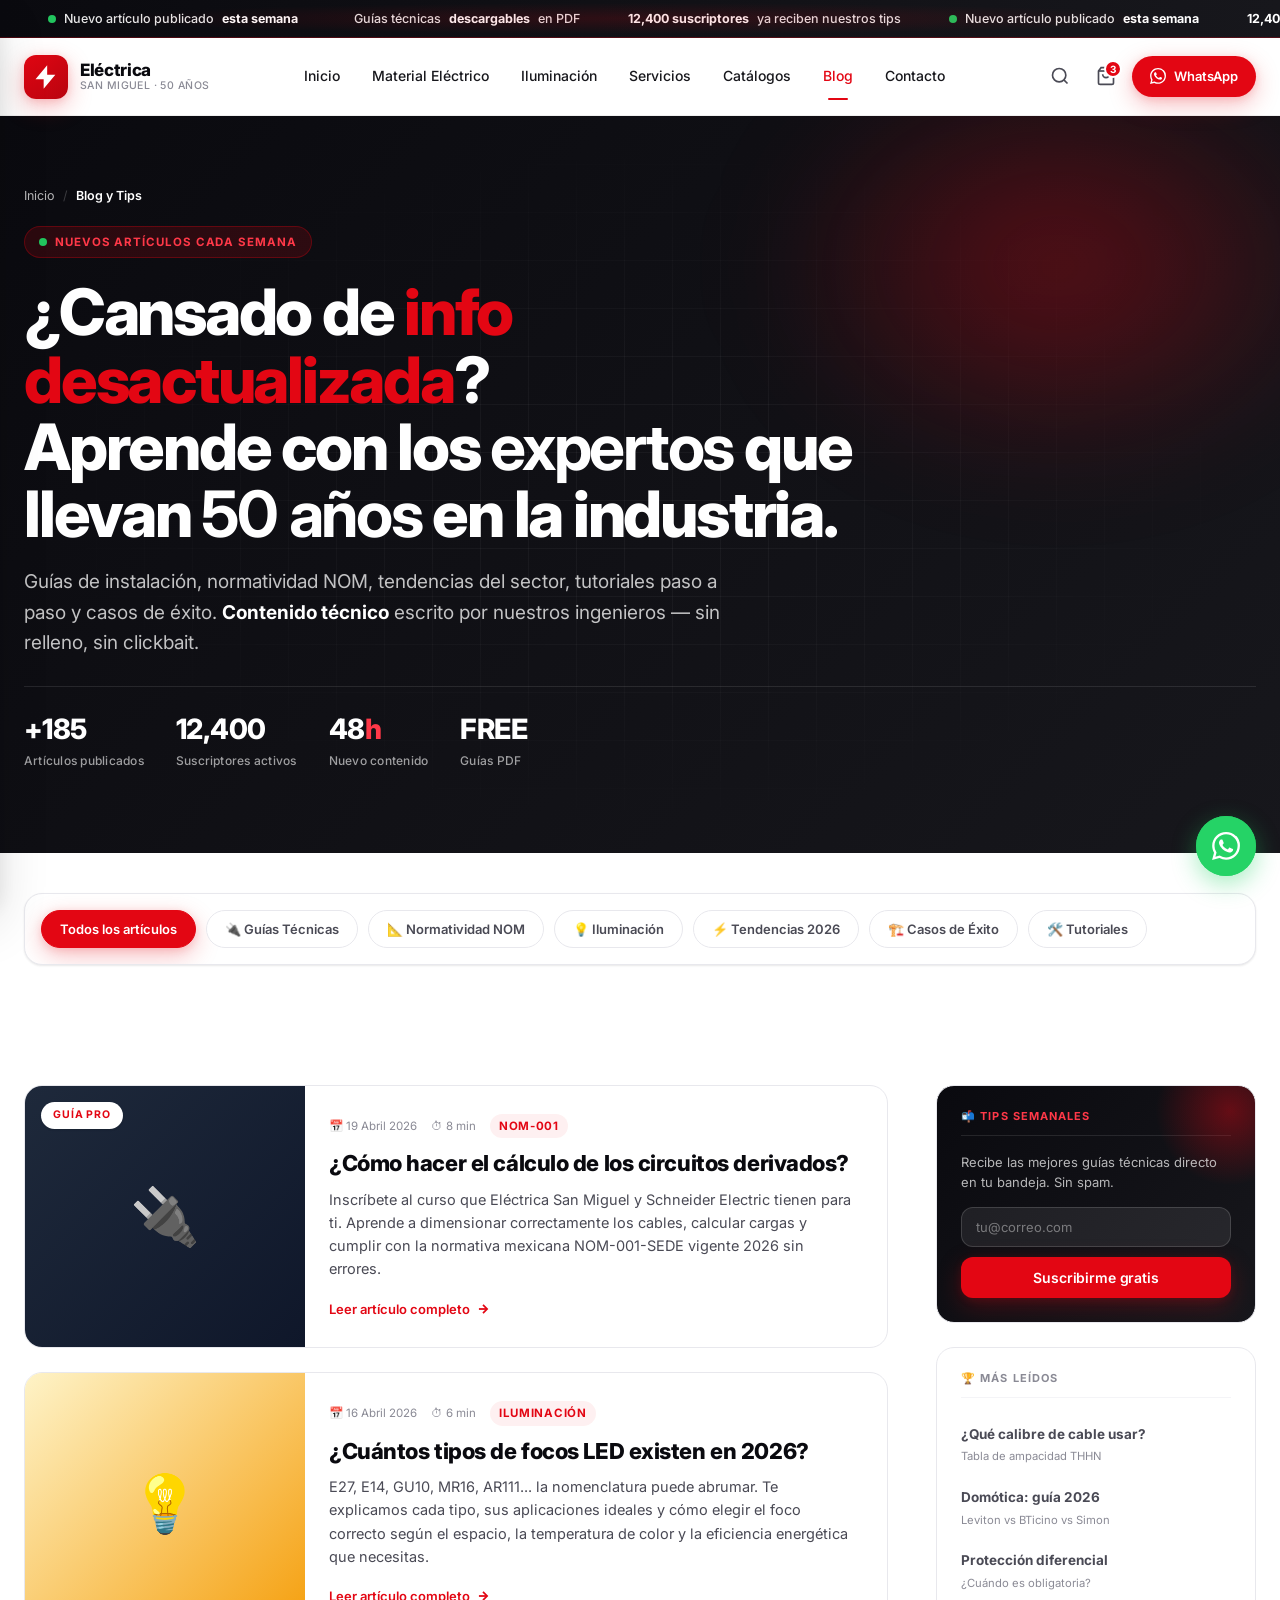
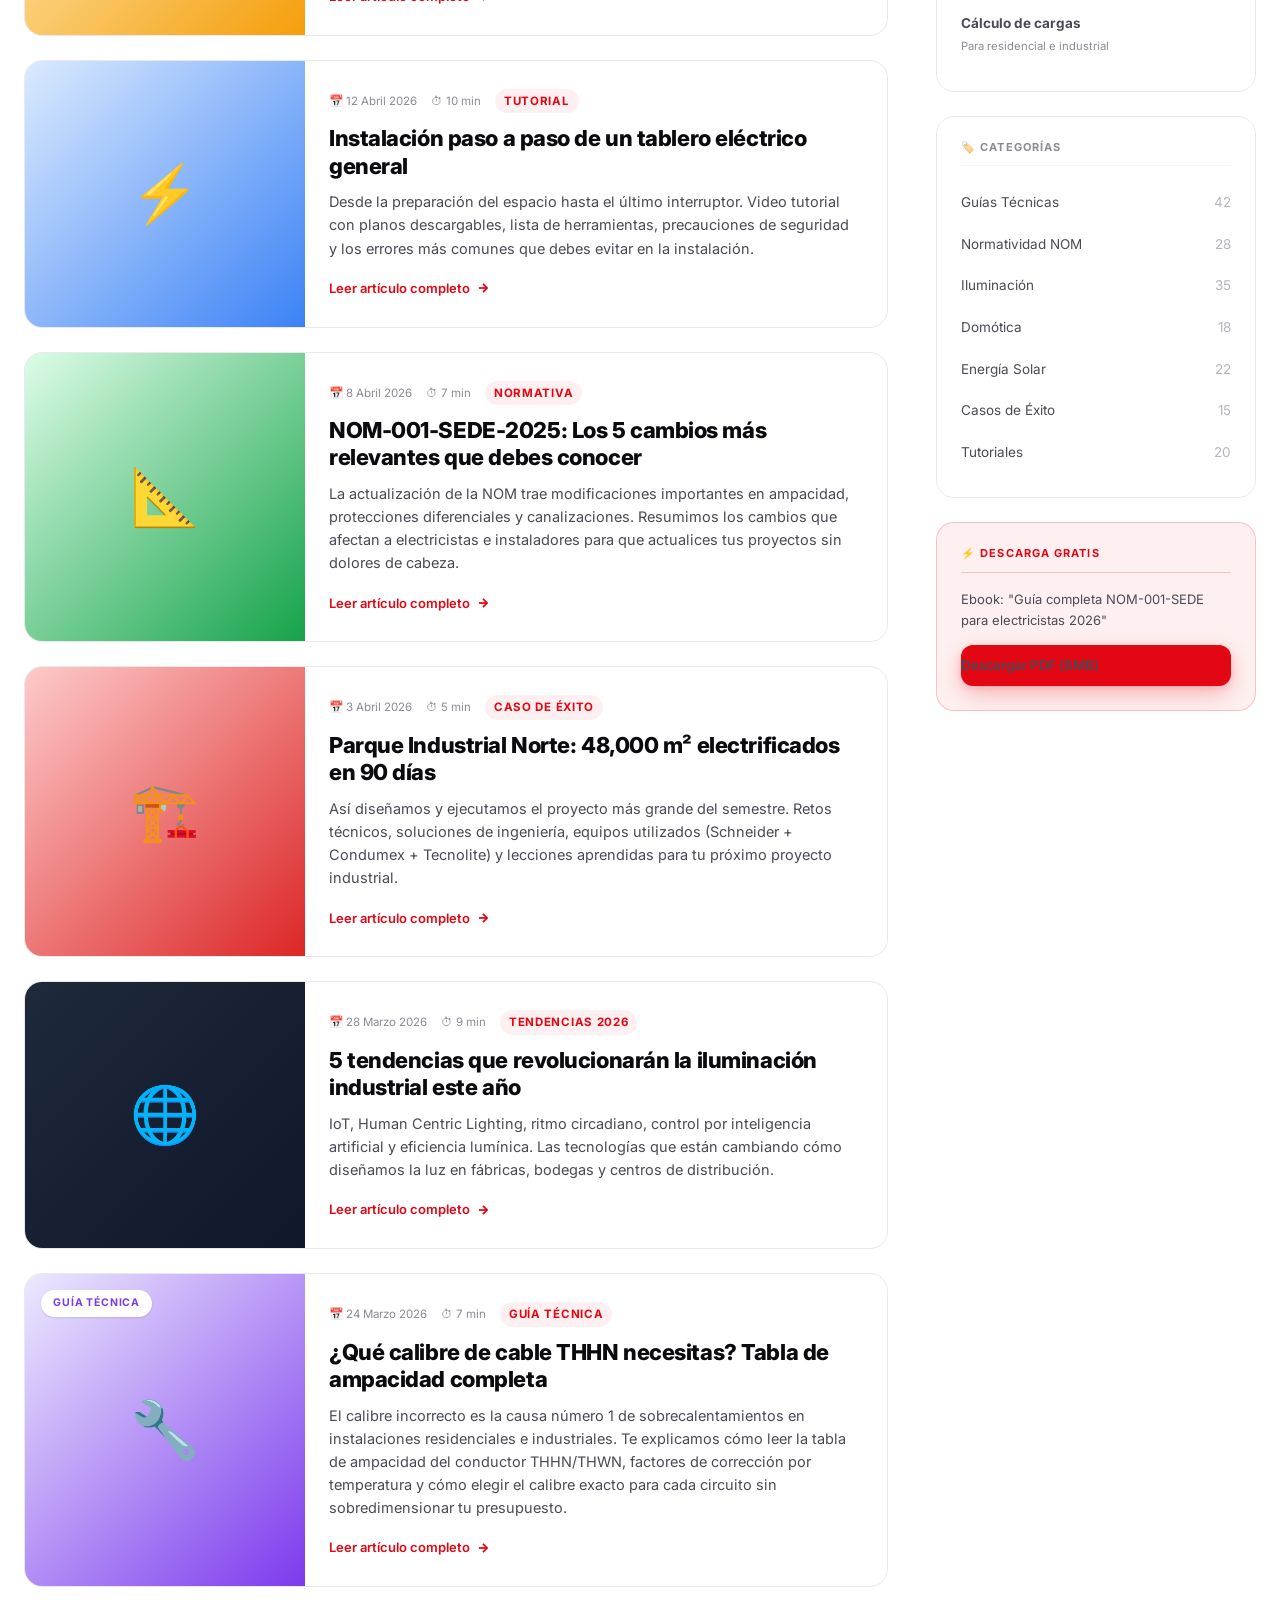
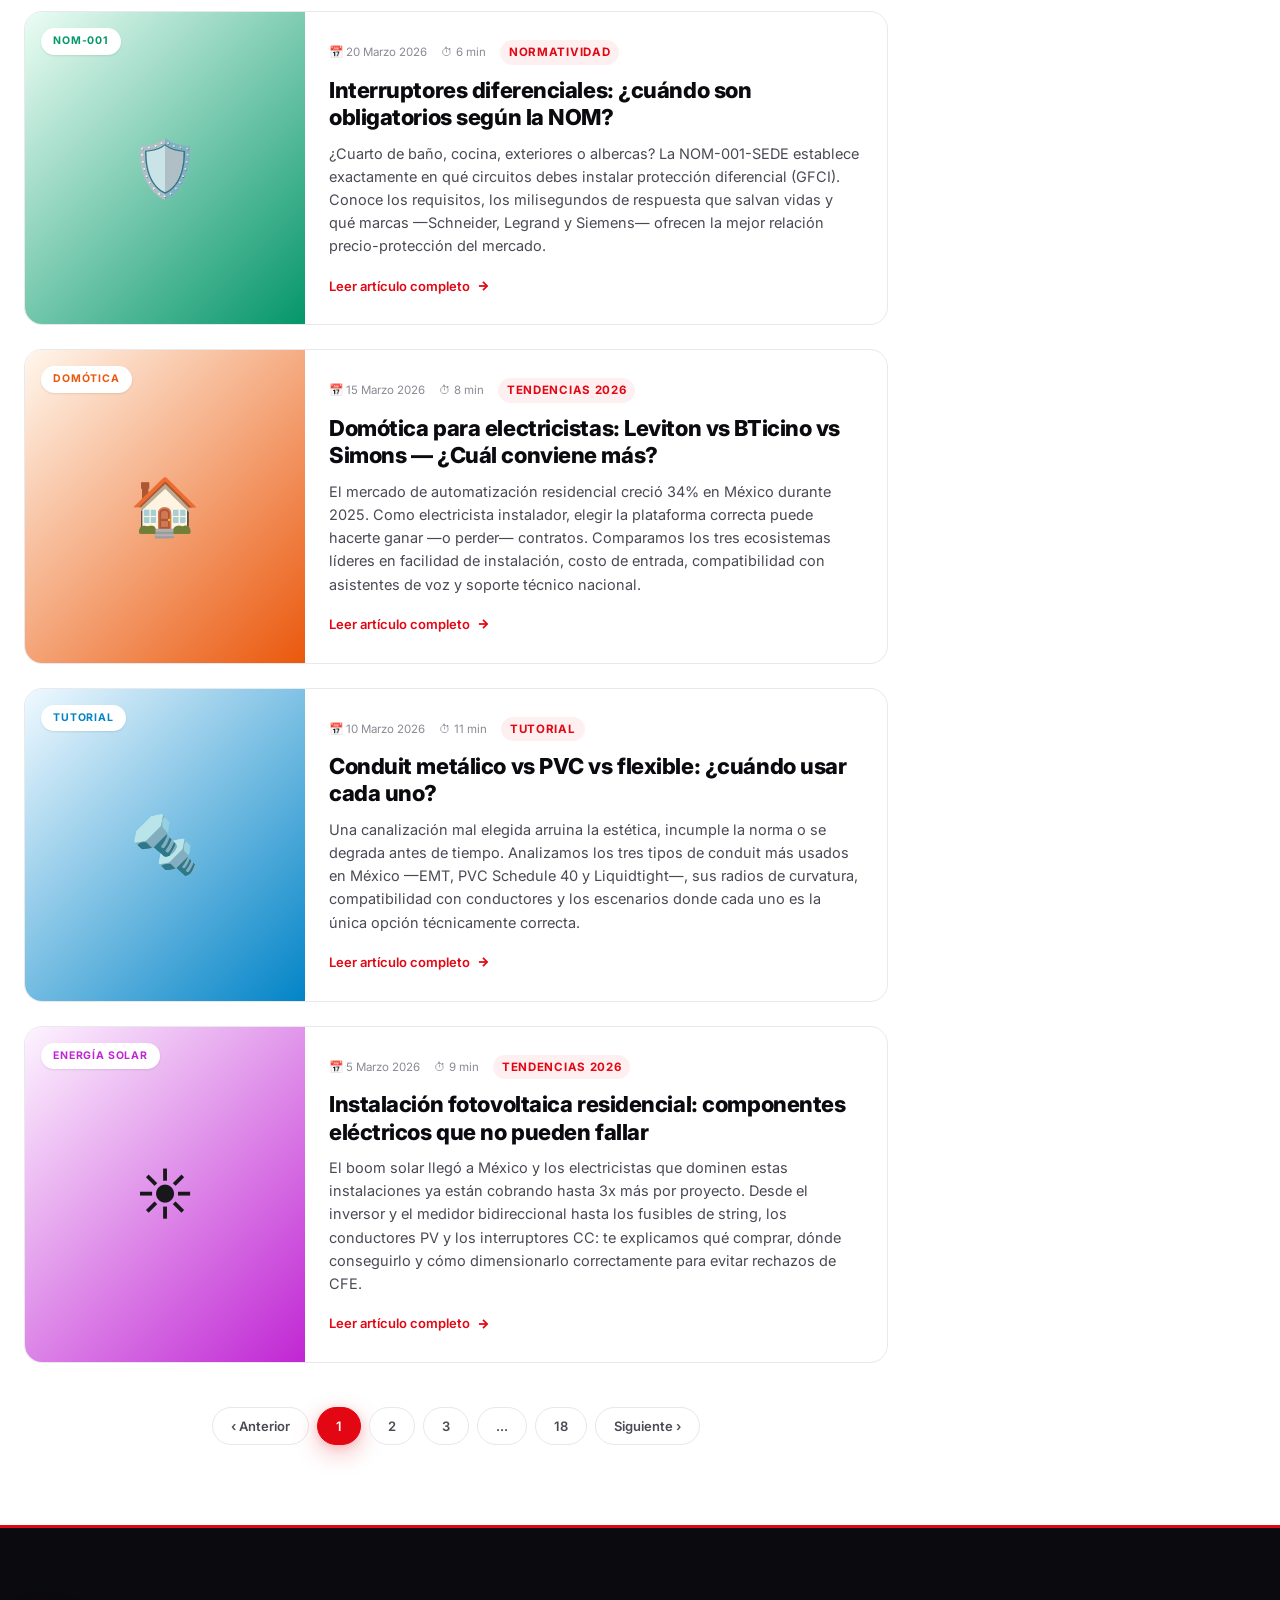
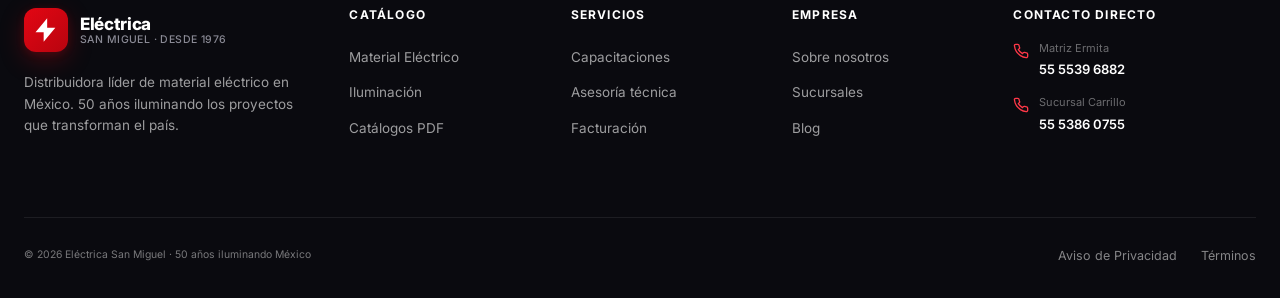
==== commit 0ca6befe: "feat(blog): add 5 new blog articles with styled images Added 5 new technical articles to blog.html c" ====
--- a/blog.html
+++ b/blog.html
@@ -96,7 +96,7 @@
                     Guías de instalación, normatividad NOM, tendencias del sector, tutoriales paso a paso y casos de éxito. <strong>Contenido técnico</strong> escrito por nuestros ingenieros — sin relleno, sin clickbait.
                 </p>
                 <div class="page-hero-stats">
-                    <div class="page-stat"><strong>+180</strong><small>Artículos publicados</small></div>
+                    <div class="page-stat"><strong>+185</strong><small>Artículos publicados</small></div>
                     <div class="page-stat"><strong>12,400</strong><small>Suscriptores activos</small></div>
                     <div class="page-stat"><strong>48<em>h</em></strong><small>Nuevo contenido</small></div>
                     <div class="page-stat"><strong>FREE</strong><small>Guías PDF</small></div>
@@ -187,6 +187,58 @@
                             </div>
                         </article>
 
+                        <!-- ARTÍCULOS ADICIONALES -->
+
+                        <article class="blog-article-card">
+                            <div class="blog-article-img bai-6">🔧<span class="blog-category" style="position: absolute; top: 16px; left: 16px; background: var(--white); color: #7c3aed; font-size: 10.5px; font-weight: 700; letter-spacing: 0.08em; padding: 5px 12px; border-radius: var(--radius-full);">GUÍA TÉCNICA</span></div>
+                            <div class="blog-article-body">
+                                <div class="blog-meta"><span>📅 24 Marzo 2026</span><span>⏱ 7 min</span><span class="blog-category-inline">GUÍA TÉCNICA</span></div>
+                                <h2>¿Qué calibre de cable THHN necesitas? Tabla de ampacidad completa</h2>
+                                <p>El calibre incorrecto es la causa número 1 de sobrecalentamientos en instalaciones residenciales e industriales. Te explicamos cómo leer la tabla de ampacidad del conductor THHN/THWN, factores de corrección por temperatura y cómo elegir el calibre exacto para cada circuito sin sobredimensionar tu presupuesto.</p>
+                                <a href="#" class="blog-link">Leer artículo completo <svg width="14" height="14" viewBox="0 0 24 24" fill="none" stroke="currentColor" stroke-width="3"><line x1="5" y1="12" x2="19" y2="12"/><polyline points="12 5 19 12 12 19"/></svg></a>
+                            </div>
+                        </article>
+
+                        <article class="blog-article-card">
+                            <div class="blog-article-img bai-7">🛡️<span class="blog-category" style="position: absolute; top: 16px; left: 16px; background: var(--white); color: #059669; font-size: 10.5px; font-weight: 700; letter-spacing: 0.08em; padding: 5px 12px; border-radius: var(--radius-full);">NOM-001</span></div>
+                            <div class="blog-article-body">
+                                <div class="blog-meta"><span>📅 20 Marzo 2026</span><span>⏱ 6 min</span><span class="blog-category-inline">NORMATIVIDAD</span></div>
+                                <h2>Interruptores diferenciales: ¿cuándo son obligatorios según la NOM?</h2>
+                                <p>¿Cuarto de baño, cocina, exteriores o albercas? La NOM-001-SEDE establece exactamente en qué circuitos debes instalar protección diferencial (GFCI). Conoce los requisitos, los milisegundos de respuesta que salvan vidas y qué marcas —Schneider, Legrand y Siemens— ofrecen la mejor relación precio-protección del mercado.</p>
+                                <a href="#" class="blog-link">Leer artículo completo <svg width="14" height="14" viewBox="0 0 24 24" fill="none" stroke="currentColor" stroke-width="3"><line x1="5" y1="12" x2="19" y2="12"/><polyline points="12 5 19 12 12 19"/></svg></a>
+                            </div>
+                        </article>
+
+                        <article class="blog-article-card">
+                            <div class="blog-article-img bai-8">🏠<span class="blog-category" style="position: absolute; top: 16px; left: 16px; background: var(--white); color: #ea580c; font-size: 10.5px; font-weight: 700; letter-spacing: 0.08em; padding: 5px 12px; border-radius: var(--radius-full);">DOMÓTICA</span></div>
+                            <div class="blog-article-body">
+                                <div class="blog-meta"><span>📅 15 Marzo 2026</span><span>⏱ 8 min</span><span class="blog-category-inline">TENDENCIAS 2026</span></div>
+                                <h2>Domótica para electricistas: Leviton vs BTicino vs Simons — ¿Cuál conviene más?</h2>
+                                <p>El mercado de automatización residencial creció 34% en México durante 2025. Como electricista instalador, elegir la plataforma correcta puede hacerte ganar —o perder— contratos. Comparamos los tres ecosistemas líderes en facilidad de instalación, costo de entrada, compatibilidad con asistentes de voz y soporte técnico nacional.</p>
+                                <a href="#" class="blog-link">Leer artículo completo <svg width="14" height="14" viewBox="0 0 24 24" fill="none" stroke="currentColor" stroke-width="3"><line x1="5" y1="12" x2="19" y2="12"/><polyline points="12 5 19 12 12 19"/></svg></a>
+                            </div>
+                        </article>
+
+                        <article class="blog-article-card">
+                            <div class="blog-article-img bai-9">🔩<span class="blog-category" style="position: absolute; top: 16px; left: 16px; background: var(--white); color: #0284c7; font-size: 10.5px; font-weight: 700; letter-spacing: 0.08em; padding: 5px 12px; border-radius: var(--radius-full);">TUTORIAL</span></div>
+                            <div class="blog-article-body">
+                                <div class="blog-meta"><span>📅 10 Marzo 2026</span><span>⏱ 11 min</span><span class="blog-category-inline">TUTORIAL</span></div>
+                                <h2>Conduit metálico vs PVC vs flexible: ¿cuándo usar cada uno?</h2>
+                                <p>Una canalización mal elegida arruina la estética, incumple la norma o se degrada antes de tiempo. Analizamos los tres tipos de conduit más usados en México —EMT, PVC Schedule 40 y Liquidtight—, sus radios de curvatura, compatibilidad con conductores y los escenarios donde cada uno es la única opción técnicamente correcta.</p>
+                                <a href="#" class="blog-link">Leer artículo completo <svg width="14" height="14" viewBox="0 0 24 24" fill="none" stroke="currentColor" stroke-width="3"><line x1="5" y1="12" x2="19" y2="12"/><polyline points="12 5 19 12 12 19"/></svg></a>
+                            </div>
+                        </article>
+
+                        <article class="blog-article-card">
+                            <div class="blog-article-img bai-10">☀️<span class="blog-category" style="position: absolute; top: 16px; left: 16px; background: var(--white); color: #c026d3; font-size: 10.5px; font-weight: 700; letter-spacing: 0.08em; padding: 5px 12px; border-radius: var(--radius-full);">ENERGÍA SOLAR</span></div>
+                            <div class="blog-article-body">
+                                <div class="blog-meta"><span>📅 5 Marzo 2026</span><span>⏱ 9 min</span><span class="blog-category-inline">TENDENCIAS 2026</span></div>
+                                <h2>Instalación fotovoltaica residencial: componentes eléctricos que no pueden fallar</h2>
+                                <p>El boom solar llegó a México y los electricistas que dominen estas instalaciones ya están cobrando hasta 3x más por proyecto. Desde el inversor y el medidor bidireccional hasta los fusibles de string, los conductores PV y los interruptores CC: te explicamos qué comprar, dónde conseguirlo y cómo dimensionarlo correctamente para evitar rechazos de CFE.</p>
+                                <a href="#" class="blog-link">Leer artículo completo <svg width="14" height="14" viewBox="0 0 24 24" fill="none" stroke="currentColor" stroke-width="3"><line x1="5" y1="12" x2="19" y2="12"/><polyline points="12 5 19 12 12 19"/></svg></a>
+                            </div>
+                        </article>
+
                         <div style="display: flex; justify-content: center; gap: 8px; margin-top: 20px;">
                             <button class="filter-chip">‹ Anterior</button>
                             <button class="filter-chip active">1</button>
--- a/styles.css
+++ b/styles.css
@@ -2721,6 +2721,11 @@
 .bai-3 { background: linear-gradient(135deg, #dbeafe, #3b82f6); }
 .bai-4 { background: linear-gradient(135deg, #dcfce7, #16a34a); }
 .bai-5 { background: linear-gradient(135deg, #fecaca, #dc2626); }
+.bai-6 { background: linear-gradient(135deg, #ede9fe, #7c3aed); }
+.bai-7 { background: linear-gradient(135deg, #ecfdf5, #059669); }
+.bai-8 { background: linear-gradient(135deg, #fff7ed, #ea580c); }
+.bai-9 { background: linear-gradient(135deg, #f0f9ff, #0284c7); }
+.bai-10 { background: linear-gradient(135deg, #fdf4ff, #c026d3); }
 .blog-article-body { padding: 28px 28px 28px 0; display: flex; flex-direction: column; }
 .blog-article-body .blog-meta { margin-bottom: 12px; }
 .blog-article-body h2 {
